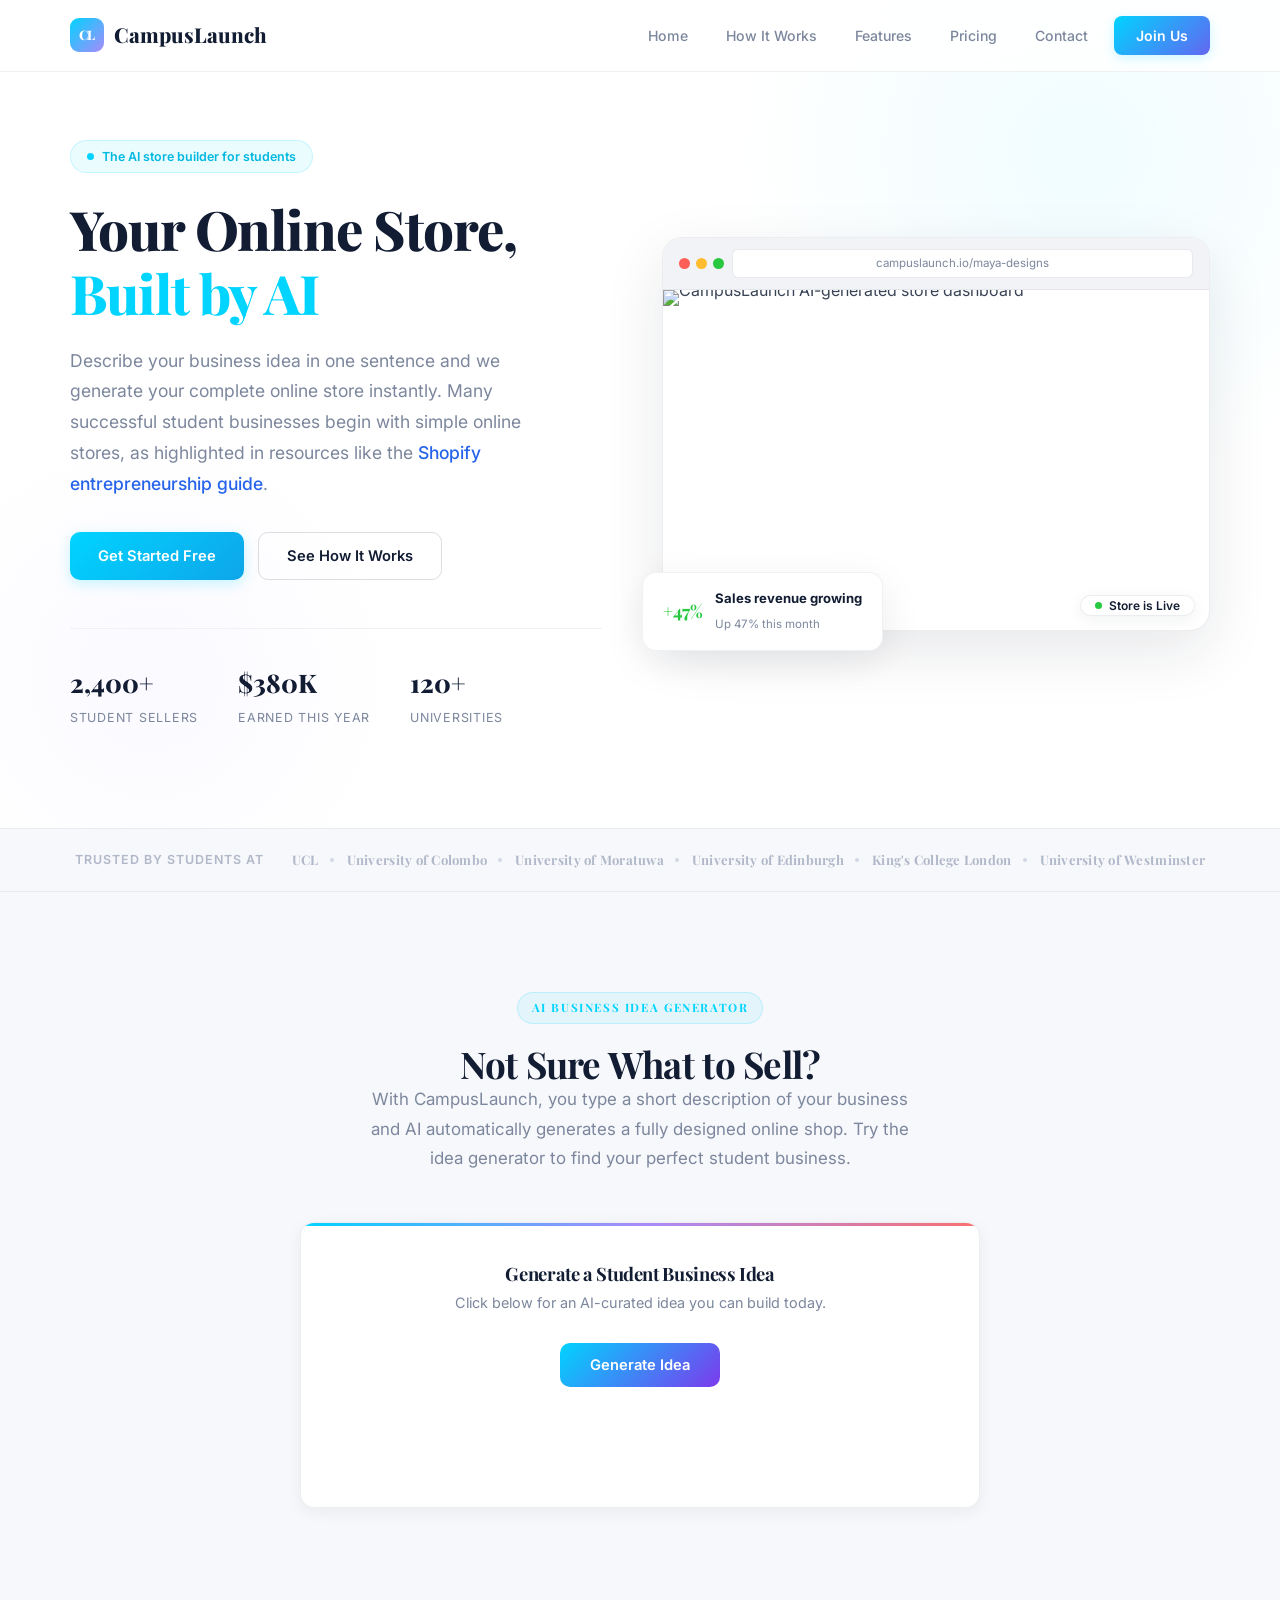
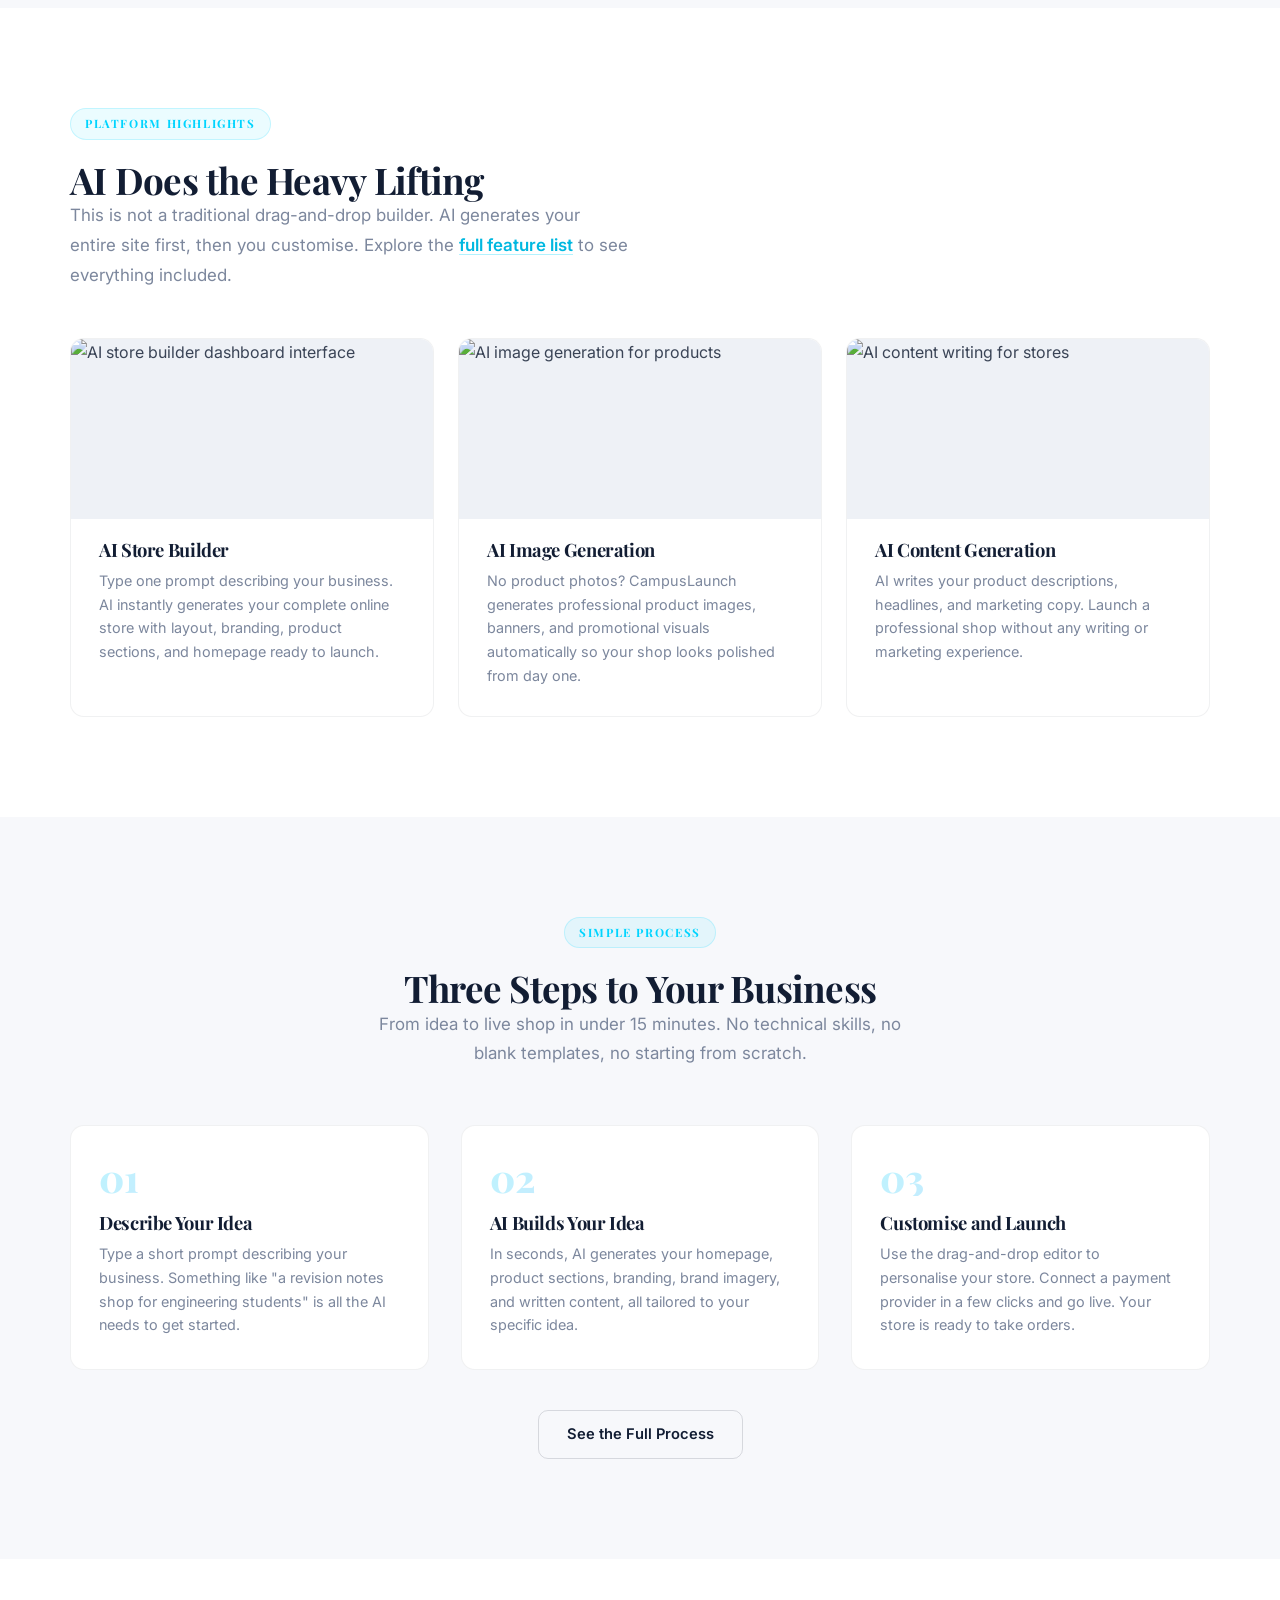
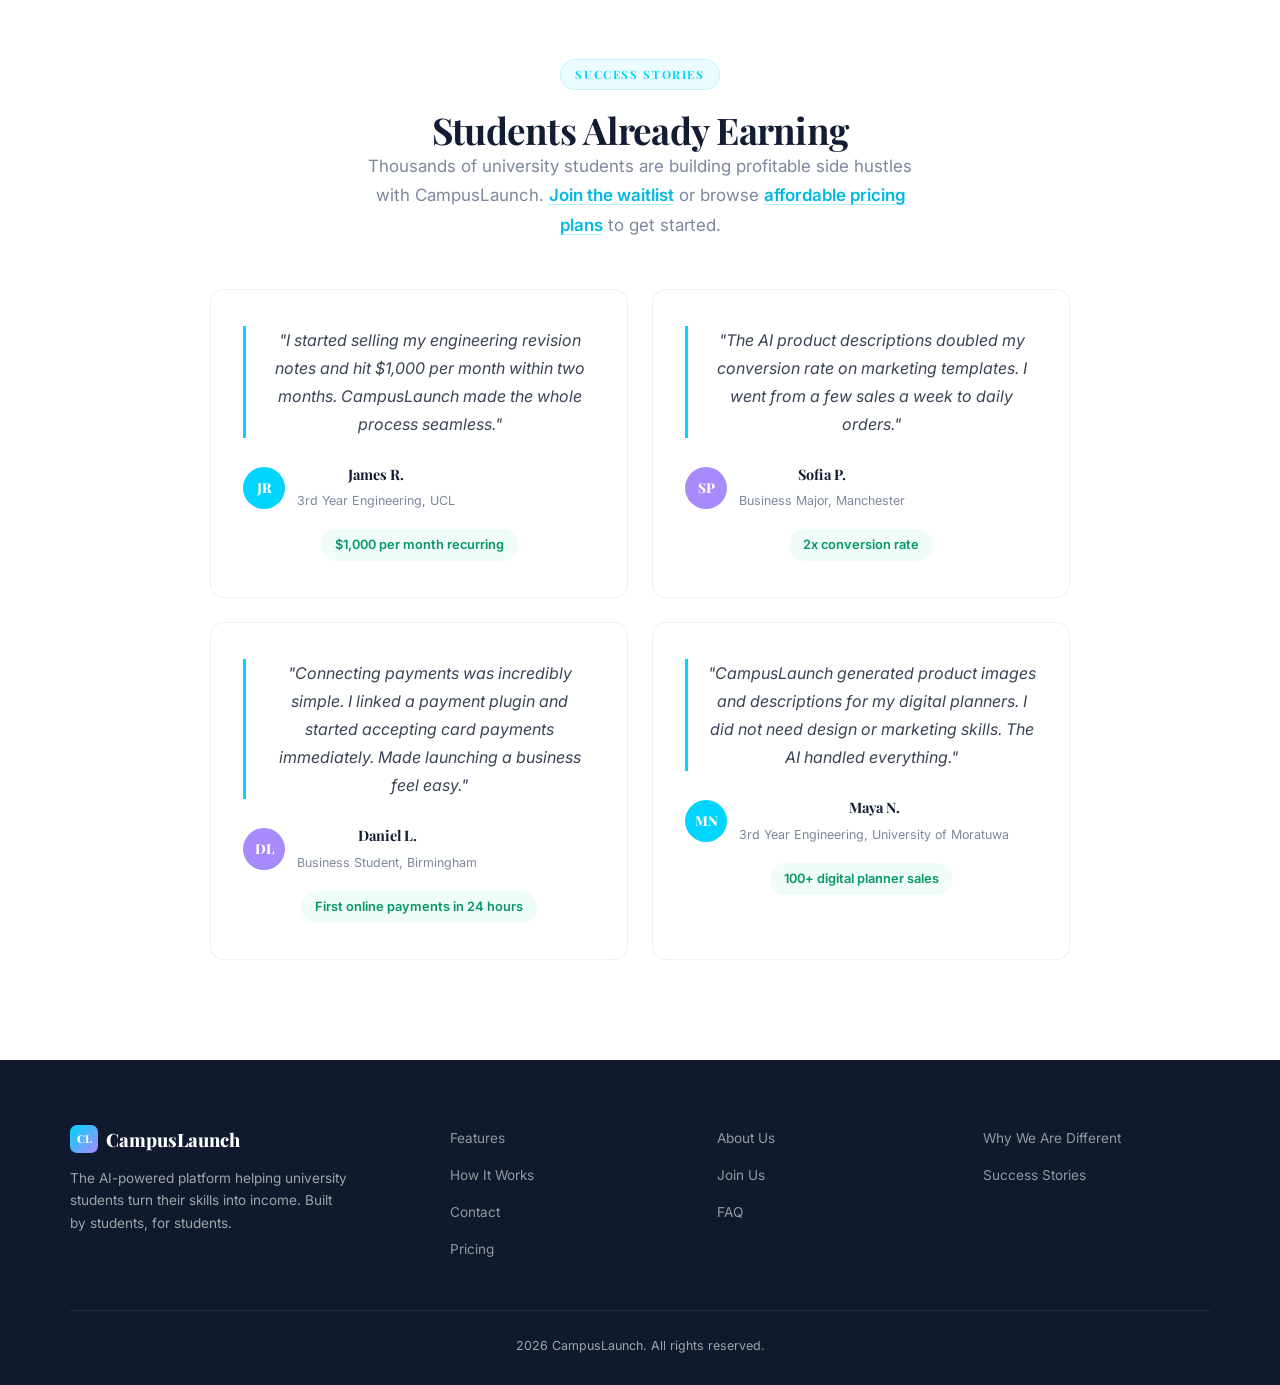
==== CampusLaunch/index.html @ 56b76858 "." ====
<!DOCTYPE html>
<html lang="en">
<head>
  <!-- Google tag (gtag.js) -->
  <script async src="https://www.googletagmanager.com/gtag/js?id=G-KJG0RZD0YB"></script>
  <script>
    window.dataLayer = window.dataLayer || [];
    function gtag(){
      dataLayer.push(arguments);}
    gtag('js', new Date());
    gtag('config', 'G-KJG0RZD0YB');
  </script>

  <meta charset="UTF-8">
  <meta name="robots" content="index, follow">
  <meta name="viewport" content="width=device-width, initial-scale=1.0">

  <title>CampusLaunch | AI-Powered Online Store Builder for Students</title>
  <meta name="description" content="CampusLaunch is an AI-powered online store builder for university students. Describe your business idea and AI generates your complete store in seconds.">
  <link rel="canonical" href="https://campuslaunch.vercel.app/">

  <!-- Open Graph -->
  <meta property="og:title" content="CampusLaunch - AI Store Builder for University Students">
  <meta property="og:description" content="Describe your business idea. AI generates your complete online store in seconds. No technical skills needed.">
  <meta property="og:type" content="website">
  <meta property="og:url" content="https://campuslaunch.vercel.app/">
  <meta property="og:image" content="https://campuslaunch.vercel.app/og-image.jpg">

  <!-- Fonts -->
  <link rel="preconnect" href="https://fonts.googleapis.com">
  <link rel="preconnect" href="https://fonts.gstatic.com" crossorigin>
  <link href="https://fonts.googleapis.com/css2?family=Playfair+Display:wght@500;600;700;800&family=Inter:wght@400;500;600;700&display=swap" rel="stylesheet">
  <!-- Styles -->
  <link rel="stylesheet" href="css/main.css">

  <!-- Structured Data -->
  <script type="application/ld+json">
  {
    "@context": "https://schema.org",
    "@type": "SoftwareApplication",
    "name": "CampusLaunch",
    "applicationCategory": "BusinessApplication",
    "operatingSystem": "Web",
    "description": "AI-powered micro-business platform for university students to start, manage, and grow online businesses.",
    "offers": {
      "@type": "Offer",
      "price": "0",
      "priceCurrency": "USD"
    }
  }
  </script>
</head>

<body>

  <!-- Scroll Progress Bar -->
  <div class="scroll-progress" id="scrollProgress"></div>

  <!-- ======= NAVIGATION ======= -->
  <nav class="navbar" id="navbar">
    <div class="nav-inner">
      <a href="/" class="nav-brand">
        <span class="logo-mark">CL</span>
        CampusLaunch
      </a>
      <ul class="nav-links" id="navLinks">
        <li><a href="/">Home</a></li>
        <li><a href="/how-it-works">How It Works</a></li>
        <li><a href="/features">Features</a></li>
        <li><a href="/pricing">Pricing</a></li>
        <li><a href="/contact">Contact</a></li>
        <li><a href="/contact" class="nav-cta" onclick="gtag('event', 'cta_click', {
          'event_category': 'CTA',
          'event_label': 'Navigation Join Us'
        });">Join Us</a></li>
      </ul>
      <div class="hamburger" id="hamburger" onclick="toggleNav()">
        <span></span><span></span><span></span>
      </div>
    </div>
  </nav>

  <!-- ======= HERO ======= -->
  <section class="hero">
    <div class="container">
      <div class="hero-grid">

        <div class="hero-content">
          <div class="hero-badge">
            <span class="pulse-dot"></span> The AI store builder for students
          </div>
          <h1>Your Online Store,<br><span class="accent">Built by AI</span></h1>
<p class="hero-text">
Describe your business idea in one sentence and we generate your complete online store instantly. 
Many successful student businesses begin with simple online stores, as highlighted in resources like the 
<a href="https://www.shopify.com/blog/start-online-business" target="_blank" rel="noopener" class="backlink">Shopify entrepreneurship guide</a>.
</p>          <div class="hero-actions">
            <a href="/contact" class="btn btn-primary" onclick="gtag('event', 'cta_click', {
              'event_category': 'CTA',
              'event_label': 'Hero Get Started Free'
            });">Get Started Free</a>
            <a href="/how-it-works" class="btn btn-outline">See How It Works</a>
          </div>
          <div class="hero-stats">
            <div class="hero-stat">
              <div class="number" data-count="2400" data-suffix="+">0</div>
              <div class="label">Student Sellers</div>
            </div>
            <div class="hero-stat">
              <div class="number" data-count="380" data-prefix="$" data-suffix="K">$0</div>
              <div class="label">Earned This Year</div>
            </div>
            <div class="hero-stat">
              <div class="number" data-count="120" data-suffix="+">0</div>
              <div class="label">Universities</div>
            </div>
          </div>
        </div>

        <div class="hero-visual">
          <div class="product-mockup">
            <div class="mockup-chrome">
              <div class="chrome-dots">
                <span class="chrome-dot dot-red"></span>
                <span class="chrome-dot dot-yellow"></span>
                <span class="chrome-dot dot-green"></span>
              </div>
              <div class="chrome-url">campuslaunch.io/maya-designs</div>
            </div>
            <div class="mockup-screen">
              <img
                src="https://images.unsplash.com/photo-1460925895917-afdab827c52f?w=900&q=85"
                alt="CampusLaunch AI-generated store dashboard"
                width="900" height="560"
                loading="eager"
              >
              <div class="mockup-live-badge">
                <span class="live-dot"></span> Store is Live
              </div>
            </div>
          </div>
          <div class="hero-metric-card">
            <div class="metric-arrow">+47%</div>
            <div class="metric-body">
              <strong>Sales revenue growing</strong>
              <span>Up 47% this month</span>
            </div>
          </div>
        </div>

      </div>
    </div>
  </section>

  <!-- ======= TRUST BAR ======= -->
  <section class="trust-bar">
    <div class="container">
      <div class="trust-inner">
        <span class="trust-label">Trusted by students at</span>
        <div class="trust-logos">
          <span>UCL</span>
          <span>University of Colombo</span>
          <span>University of Moratuwa</span>
          <span>University of Edinburgh</span>
          <span>King's College London</span>
          <span>University of Westminster</span>
        </div>
      </div>
    </div>
  </section>

  <!-- ======= AI IDEA GENERATOR ======= -->
  <section class="section section-alt dot-bg">
    <div class="container text-center">
      <div class="reveal">
        <div class="section-label">AI Business Idea Generator</div>
        <h2>Not Sure What to Sell?</h2>
        <p class="section-desc mx-auto" style="margin-bottom:0;">With CampusLaunch, you type a short description of your business and AI automatically generates a fully designed online shop. Try the idea generator to find your perfect student business.</p>
      </div>

      <div class="generator-widget reveal">
        <h3>Generate a Student Business Idea</h3>
        <p>Click below for an AI-curated idea you can build today.</p>
        <button class="gen-btn" onclick="generateIdea(); gtag('event', 'engagement', {
          'event_category': 'Interaction',
          'event_label': 'AI Idea Generator Click'
        });">
          Generate Idea
        </button>
        <div class="idea-output" id="ideaOutput"></div>
      </div>
    </div>
  </section>

  <!-- ======= FEATURES PREVIEW ======= -->
  <section class="section">
    <div class="container">
      <div class="reveal">
        <div class="section-label">Platform Highlights</div>
        <h2>AI Does the Heavy Lifting</h2>
        <p class="section-desc">This is not a traditional drag-and-drop builder. AI generates your entire site first, then you customise. Explore the <a href="/features" class="inline-link">full feature list</a> to see everything included.</p>
      </div>
      <div class="card-grid cols-3 stagger">
        <div class="feature-card">
          <div class="fc-image-wrap">
            <img src="https://images.unsplash.com/photo-1547658719-da2b51169166?w=600&q=80" alt="AI store builder dashboard interface" loading="lazy">
          </div>
          <h3>AI Store Builder</h3>
          <p>Type one prompt describing your business. AI instantly generates your complete online store with layout, branding, product sections, and homepage ready to launch.</p>
        </div>
        <div class="feature-card">
          <div class="fc-image-wrap">
            <img src="https://images.unsplash.com/photo-1558655146-364adaf1fcc9?w=600&q=80" alt="AI image generation for products" loading="lazy">
          </div>
          <h3>AI Image Generation</h3>
          <p>No product photos? CampusLaunch generates professional product images, banners, and promotional visuals automatically so your shop looks polished from day one.</p>
        </div>
        <div class="feature-card">
          <div class="fc-image-wrap">
            <img src="https://images.unsplash.com/photo-1499750310107-5fef28a66643?w=600&q=80" alt="AI content writing for stores" loading="lazy">
          </div>
          <h3>AI Content Generation</h3>
          <p>AI writes your product descriptions, headlines, and marketing copy. Launch a professional shop without any writing or marketing experience.</p>
        </div>
      </div>
    </div>
  </section>

  <!-- ======= HOW IT WORKS SUMMARY ======= -->
  <section class="section section-alt">
    <div class="container">
      <div class="reveal text-center">
        <div class="section-label">Simple Process</div>
        <h2>Three Steps to Your Business</h2>
        <p class="section-desc mx-auto">From idea to live shop in under 15 minutes. No technical skills, no blank templates, no starting from scratch.</p>
      </div>

      <div class="hiw-grid stagger">
        <div class="hiw-step">
          <div class="hiw-num">01</div>
          <div class="hiw-content">
            <h3>Describe Your Idea</h3>
            <p>Type a short prompt describing your business. Something like "a revision notes shop for engineering students" is all the AI needs to get started.</p>
          </div>
        </div>
        <div class="hiw-step">
          <div class="hiw-num">02</div>
          <div class="hiw-content">
            <h3>AI Builds Your Idea</h3>
            <p>In seconds, AI generates your homepage, product sections, branding, brand imagery, and written content, all tailored to your specific idea.</p>
          </div>
        </div>
        <div class="hiw-step">
          <div class="hiw-num">03</div>
          <div class="hiw-content">
            <h3>Customise and Launch</h3>
            <p>Use the drag-and-drop editor to personalise your store. Connect a payment provider in a few clicks and go live. Your store is ready to take orders.</p>
          </div>
        </div>
      </div>

      <div class="text-center reveal" style="margin-top:40px;">
        <a href="/how-it-works" class="btn btn-outline">See the Full Process</a>
      </div>
    </div>
  </section>

  <!-- ======= SUCCESS STORIES ======= -->
  <section class="section" id="stories">
    <div class="container text-center">
      <div class="reveal">
        <div class="section-label">Success Stories</div>
        <h2>Students Already Earning</h2>
        <p class="section-desc mx-auto">Thousands of university students are building profitable side hustles with CampusLaunch. <a href="/contact" class="inline-link">Join the waitlist</a> or browse <a href="/pricing" class="inline-link">affordable pricing plans</a> to get started.</p>
      </div>
      <div class="card-grid cols-2 stagger" style="max-width:860px;margin:48px auto 0;">
        <div class="story-card">
          <div class="story-quote">"I started selling my engineering revision notes and hit $1,000 per month within two months. CampusLaunch made the whole process seamless."</div>
          <div class="story-meta">
            <div class="story-avatar av-cyan">JR</div>
            <div class="story-info">
              <strong>James R.</strong>
              <span>3rd Year Engineering, UCL</span>
            </div>
          </div>
          <div class="story-result">$1,000 per month recurring</div>
        </div>
        <div class="story-card">
          <div class="story-quote">"The AI product descriptions doubled my conversion rate on marketing templates. I went from a few sales a week to daily orders."</div>
          <div class="story-meta">
            <div class="story-avatar av-purple">SP</div>
            <div class="story-info">
              <strong>Sofia P.</strong>
              <span>Business Major, Manchester</span>
            </div>
          </div>
          <div class="story-result">2x conversion rate</div>
        </div>
        <div class="story-card">
          <div class="story-quote">"Connecting payments was incredibly simple. I linked a payment plugin and started accepting card payments immediately. Made launching a business feel easy."</div>
          <div class="story-meta">
            <div class="story-avatar av-purple">DL</div>
            <div class="story-info">
              <strong>Daniel L.</strong>
              <span>Business Student, Birmingham</span>
            </div>
          </div>
          <div class="story-result">First online payments in 24 hours</div>
        </div>
        <div class="story-card">
          <div class="story-quote">"CampusLaunch generated product images and descriptions for my digital planners. I did not need design or marketing skills. The AI handled everything."</div>
          <div class="story-meta">
            <div class="story-avatar av-cyan">MN</div>
            <div class="story-info">
              <strong>Maya N.</strong>
              <span>3rd Year Engineering, University of Moratuwa</span>
            </div>
          </div>
          <div class="story-result">100+ digital planner sales</div>
        </div>
      </div>
    </div>
  </section>

  <!-- ======= FOOTER ======= -->
  <footer class="site-footer">
    <div class="container">
      <div class="footer-grid">
        <div class="footer-brand">
          <div class="fb-name"><span class="logo-mark">CL</span> CampusLaunch</div>
          <p>The AI-powered platform helping university students turn their skills into income. Built by students, for students.</p>
        </div>
        <div class="footer-col">
          <ul>
            <li><a href="/features">Features</a></li>
            <li><a href="/how-it-works">How It Works</a></li>
            <li><a href="/contact">Contact</a></li>
            <li><a href="/pricing">Pricing</a></li>
          </ul>
        </div>
        <div class="footer-col">
          <ul>
            <li><a href="/">About Us</a></li>
            <li><a href="/contact">Join Us</a></li>
            <li><a href="/pricing#faq">FAQ</a></li>
          </ul>
        </div>
        <div class="footer-col">
          <ul>
            <li><a href="/how-it-works#different">Why We Are Different</a></li>
            <li><a href="/#stories">Success Stories</a></li>
          </ul>
        </div>
      </div>
      <div class="footer-bottom">
        <span>2026 CampusLaunch. All rights reserved.</span>
      </div>
    </div>
  </footer>

  <script defer src="js/main.js"></script>
</body>
</html>
---- CampusLaunch/css/main.css ----
/* ── Variables ──────────────────────────────────────────────── */
:root {
  /* Surfaces */
  --bg:           #ffffff;
  --bg-soft:      #f7f8fb;
  --bg-subtle:    #eef1f6;
  --bg-overlay:   rgba(255, 255, 255, 0.82);

  /* Text */
  --navy:         #0f1a2e;
  --heading:      #121d33;
  --body:         #3a4456;
  --muted:        #7c879d;
  --faint:        #b0b8c9;

  /* Accents */
  --cyan:         #00d4ff;
  --cyan-hover:   #00b8e0;
  --cyan-bg:      rgba(0, 212, 255, 0.08);
  --cyan-border:  rgba(0, 212, 255, 0.18);
  --purple:       #a78bfa;
  --purple-bg:    rgba(167, 139, 250, 0.08);
  --purple-border:rgba(167, 139, 250, 0.18);
  --coral:        #f87171;
  --coral-bg:     rgba(248, 113, 113, 0.08);
  --lime:         #34d399;
  --lime-bg:      rgba(52, 211, 153, 0.08);
  --amber:        #fbbf24;
  --amber-bg:     rgba(251, 191, 36, 0.08);

  /* Shadows */
  --shadow-sm:    0 1px 3px rgba(15, 26, 46, 0.04);
  --shadow-md:    0 4px 16px rgba(15, 26, 46, 0.06);
  --shadow-lg:    0 12px 40px rgba(15, 26, 46, 0.08);
  --shadow-xl:    0 20px 60px rgba(15, 26, 46, 0.10);

  /* Radius */
  --radius:       14px;
  --radius-sm:    10px;
  --radius-lg:    20px;
  --radius-pill:  50px;

  /* Typography */
  --font-display: 'Playfair Display', serif;
  --font-body: 'Inter', sans-serif;

  /* Motion */
  --ease:         cubic-bezier(0.25, 0.46, 0.45, 0.94);
  --transition:   0.3s var(--ease);
}

/* ── Reset ──────────────────────────────────────────────────── */
*, *::before, *::after { margin: 0; padding: 0; box-sizing: border-box; }
/* Backlink styling */
.backlink {
  color: #2563eb;          /* blue link color */
  font-weight: 500;        /* slightly stronger so examiner notices */
  text-decoration: none;
  transition: color 0.2s ease;
}

.backlink:hover {
  text-decoration: underline;
  color: #1d4ed8;          /* darker blue on hover */
}

html {
  scroll-behavior: smooth;
  scroll-padding-top: 84px;
}

body {
  font-family: var(--font-body);
  font-size: 1rem;
  line-height: 1.7;
  color: var(--body);
  background: var(--bg);
  -webkit-font-smoothing: antialiased;
  -moz-osx-font-smoothing: grayscale;
  overflow-x: hidden;
}

::selection {
  background: var(--cyan);
  color: #fff;
}

img {
  max-width: 100%;
  height: auto;
  display: block;
}

a { color: inherit; text-decoration: none; }

/* ── Container ──────────────────────────────────────────────── */
.container {
  width: 90%;
  max-width: 1140px;
  margin: 0 auto;
}

/* ── Subtle dot-grid background (applied per-section) ─────── */
.dot-bg {
  background-image: radial-gradient(circle, var(--bg-subtle) 1px, transparent 1px);
  background-size: 28px 28px;
}


/* ═══════════════════════════════════════════════════════════════
   NAVIGATION
   ═══════════════════════════════════════════════════════════════ */
.navbar {
  position: fixed;
  top: 0; left: 0; right: 0;
  z-index: 1000;
  height: 72px;
  display: flex;
  align-items: center;
  padding: 0 5%;
  background: var(--bg-overlay);
  backdrop-filter: blur(18px);
  -webkit-backdrop-filter: blur(18px);
  border-bottom: 1px solid rgba(15, 26, 46, 0.06);
  transition: box-shadow var(--transition);
}

.navbar.scrolled {
  box-shadow: var(--shadow-md);
}

.nav-inner {
  width: 100%;
  max-width: 1140px;
  margin: 0 auto;
  display: flex;
  align-items: center;
  justify-content: space-between;
}

/* Brand */
.nav-brand {
  display: flex;
  align-items: center;
  gap: 10px;
  font-family: var(--font-display);
  font-weight: 800;
  font-size: 1.28rem;
  color: var(--heading);
  text-decoration: none;
}

.nav-brand .logo-mark {
  width: 34px;
  height: 34px;
  border-radius: 9px;
  background: linear-gradient(135deg, var(--cyan), var(--purple));
  display: flex;
  align-items: center;
  justify-content: center;
  color: #fff;
  font-size: 13px;
  font-weight: 800;
  letter-spacing: -0.02em;
  flex-shrink: 0;
}

/* Links */
.nav-links {
  list-style: none;
  display: flex;
  align-items: center;
  gap: 6px;
}

.nav-links a {
  display: inline-block;
  padding: 7px 16px;
  font-size: 0.88rem;
  font-weight: 500;
  color: var(--muted);
  border-radius: 8px;
  transition: color var(--transition), background var(--transition);
}

.nav-links a:hover,
.nav-links a.active {
  color: var(--heading);
  background: var(--bg-soft);
}

.nav-links .nav-cta {
  background: linear-gradient(135deg, var(--cyan) 0%, #6366f1 100%);
  color: #fff !important;
  font-weight: 600;
  padding: 8px 22px;
  margin-left: 4px;
  border-radius: 8px;
  box-shadow: 0 3px 12px rgba(0, 212, 255, 0.2);
}

.nav-links .nav-cta:hover {
  background: linear-gradient(135deg, var(--cyan-hover) 0%, #4f46e5 100%);
  box-shadow: 0 6px 20px rgba(0, 212, 255, 0.35);
  transform: translateY(-1px);
}

/* Hamburger */
.hamburger {
  display: none;
  flex-direction: column;
  gap: 5px;
  cursor: pointer;
  padding: 8px;
  z-index: 1001;
}

.hamburger span {
  width: 22px;
  height: 2.2px;
  background: var(--heading);
  border-radius: 2px;
  transition: var(--transition);
}

.hamburger.open span:nth-child(1) { transform: rotate(45deg) translate(5px, 5px); }
.hamburger.open span:nth-child(2) { opacity: 0; }
.hamburger.open span:nth-child(3) { transform: rotate(-45deg) translate(5px, -5px); }


/* ═══════════════════════════════════════════════════════════════
   TYPOGRAPHY
   ═══════════════════════════════════════════════════════════════ */
h1, h2, h3, h4 {
  font-family: var(--font-display);
  color: var(--heading);
  line-height: 1.18;
  letter-spacing: -0.02em;
}

h1 { font-size: clamp(2.4rem, 5vw, 3.4rem); font-weight: 800; }
h2 { font-size: clamp(1.6rem, 3.5vw, 2.3rem); font-weight: 700; }
h3 { font-size: 1.15rem; font-weight: 700; }
h4 { font-size: 1rem; font-weight: 600; }

.section-label {
  display: inline-block;
  font-family: var(--font-display);
  font-size: 0.72rem;
  font-weight: 700;
  text-transform: uppercase;
  letter-spacing: 0.14em;
  color: var(--cyan);
  background: var(--cyan-bg);
  border: 1px solid var(--cyan-border);
  padding: 5px 14px;
  border-radius: var(--radius-pill);
  margin-bottom: 18px;
}

.section-desc {
  font-size: 1.06rem;
  color: var(--muted);
  line-height: 1.75;
  max-width: 560px;
}

.text-center { text-align: center; }
.mx-auto { margin-left: auto; margin-right: auto; }


/* ═══════════════════════════════════════════════════════════════
   BUTTONS
   ═══════════════════════════════════════════════════════════════ */
.btn {
  display: inline-flex;
  align-items: center;
  gap: 8px;
  font-family: var(--font-body);
  font-weight: 600;
  font-size: 0.92rem;
  padding: 13px 28px;
  border: none;
  border-radius: var(--radius-sm);
  cursor: pointer;
  text-decoration: none;
  transition: all var(--transition);
  line-height: 1.4;
}

.btn-primary {
  background: linear-gradient(135deg, var(--cyan) 0%, #0ea5e9 100%);
  color: #fff;
  box-shadow: 0 4px 14px rgba(0, 212, 255, 0.22);
}

.btn-primary:hover {
  background: linear-gradient(135deg, var(--cyan-hover) 0%, #0284c7 100%);
  transform: translateY(-2px);
  box-shadow: 0 8px 28px rgba(0, 212, 255, 0.35);
}

.btn-outline {
  background: transparent;
  color: var(--heading);
  border: 1.5px solid rgba(15, 26, 46, 0.14);
}

.btn-outline:hover {
  border-color: rgba(15, 26, 46, 0.28);
  background: var(--bg-soft);
}

.btn-white {
  background: #fff;
  color: var(--heading);
  box-shadow: var(--shadow-sm);
}

.btn-white:hover {
  box-shadow: var(--shadow-md);
  transform: translateY(-1px);
}


/* ═══════════════════════════════════════════════════════════════
   HERO
   ═══════════════════════════════════════════════════════════════ */
.hero {
  padding: 140px 0 100px;
  position: relative;
  overflow: hidden;
}

/* Soft radial glow */
.hero::before {
  content: '';
  position: absolute;
  width: 700px;
  height: 700px;
  background: radial-gradient(circle, rgba(0, 212, 255, 0.06) 0%, transparent 70%);
  top: -200px;
  right: -150px;
  pointer-events: none;
}

.hero::after {
  content: '';
  position: absolute;
  width: 500px;
  height: 500px;
  background: radial-gradient(circle, rgba(167, 139, 250, 0.05) 0%, transparent 70%);
  bottom: -100px;
  left: -100px;
  pointer-events: none;
}

.hero-grid {
  display: grid;
  grid-template-columns: 1fr 1fr;
  gap: 60px;
  align-items: center;
}

.hero-content {
  position: relative;
  z-index: 1;
}

.hero-badge {
  display: inline-flex;
  align-items: center;
  gap: 8px;
  background: var(--cyan-bg);
  border: 1px solid var(--cyan-border);
  padding: 5px 16px;
  border-radius: var(--radius-pill);
  font-size: 0.78rem;
  font-weight: 600;
  color: var(--cyan-hover);
  margin-bottom: 24px;
  animation: fadeSlideUp 0.7s ease both;
}

.hero-badge .pulse-dot {
  width: 7px;
  height: 7px;
  background: var(--cyan);
  border-radius: 50%;
  animation: pulse 2s infinite;
}

.hero h1 {
  margin-bottom: 20px;
  animation: fadeSlideUp 0.7s ease 0.1s both;
}

.hero h1 .accent {
  color: var(--cyan);
}

.hero-text {
  font-size: 1.1rem;
  color: var(--muted);
  line-height: 1.75;
  margin-bottom: 32px;
  max-width: 480px;
  animation: fadeSlideUp 0.7s ease 0.2s both;
}

.hero-actions {
  display: flex;
  gap: 14px;
  flex-wrap: wrap;
  animation: fadeSlideUp 0.7s ease 0.3s both;
}

.hero-visual {
  position: relative;
  z-index: 1;
  animation: fadeSlideUp 0.7s ease 0.25s both;
}


/* Hero stats row */
.hero-stats {
  display: flex;
  gap: 40px;
  margin-top: 48px;
  padding-top: 32px;
  border-top: 1px solid var(--bg-subtle);
  animation: fadeSlideUp 0.7s ease 0.4s both;
}

.hero-stat .number {
  font-family: var(--font-display);
  font-size: 1.6rem;
  font-weight: 800;
  color: var(--heading);
}

.hero-stat .label {
  font-size: 0.78rem;
  color: var(--muted);
  text-transform: uppercase;
  letter-spacing: 0.06em;
  margin-top: 2px;
}


/* ═══════════════════════════════════════════════════════════════
   SECTIONS
   ═══════════════════════════════════════════════════════════════ */
.section { padding: 100px 0; }
.section-alt { background: var(--bg-soft); }


/* ═══════════════════════════════════════════════════════════════
   CARD GRID
   ═══════════════════════════════════════════════════════════════ */
.card-grid {
  display: grid;
  gap: 24px;
  margin-top: 48px;
}

.card-grid.cols-3 { grid-template-columns: repeat(3, 1fr); }
.card-grid.cols-2 { grid-template-columns: repeat(2, 1fr); }

/* Feature Cards */
.feature-card {
  background: var(--bg);
  border: 1px solid rgba(15, 26, 46, 0.06);
  border-radius: var(--radius);
  padding: 0;
  overflow: hidden;
  transition: all var(--transition);
}

.feature-card h3,
.feature-card p,
.feature-card .fc-num {
  padding-left: 28px;
  padding-right: 28px;
}

.feature-card h3 { padding-top: 4px; }
.feature-card p { padding-bottom: 28px; }

.section-alt .feature-card {
  border-color: rgba(15, 26, 46, 0.04);
}

.feature-card:hover {
  transform: translateY(-4px);
  box-shadow: var(--shadow-lg);
  border-color: rgba(0, 212, 255, 0.12);
}

.feature-card .fc-icon {
  width: 50px;
  height: 50px;
  border-radius: 13px;
  display: flex;
  align-items: center;
  justify-content: center;
  font-size: 1.35rem;
  margin-bottom: 18px;
}

.feature-card h3 {
  margin-bottom: 8px;
}

.feature-card p {
  font-size: 0.9rem;
  color: var(--muted);
  line-height: 1.65;
}

/* Internal link styling */
.inline-link {
  color: var(--cyan-hover);
  font-weight: 600;
  text-decoration: underline;
  text-decoration-color: rgba(0, 212, 255, 0.3);
  text-underline-offset: 3px;
  transition: var(--transition);
}

.inline-link:hover {
  color: var(--cyan);
  text-decoration-color: var(--cyan);
}


/* ═══════════════════════════════════════════════════════════════
   HOW IT WORKS Steps
   ═══════════════════════════════════════════════════════════════ */
.steps-grid {
  display: grid;
  grid-template-columns: repeat(3, 1fr);
  gap: 32px;
  margin-top: 56px;
  position: relative;
}

/* Connecting line */
.steps-grid::before {
  content: '';
  position: absolute;
  top: 46px;
  left: 16.66%;
  right: 16.66%;
  height: 2px;
  background: linear-gradient(90deg, var(--cyan), var(--purple), var(--coral));
  opacity: 0.25;
  border-radius: 2px;
}

.step-item {
  text-align: center;
  position: relative;
  z-index: 1;
}

.step-num {
  width: 92px;
  height: 92px;
  border-radius: 50%;
  display: flex;
  align-items: center;
  justify-content: center;
  margin: 0 auto 24px;
  font-family: var(--font-display);
  font-size: 1.5rem;
  font-weight: 800;
  background: var(--bg);
  box-shadow: var(--shadow-md);
}

.step-item:nth-child(1) .step-num { color: var(--cyan);   border: 2px solid var(--cyan-border); }
.step-item:nth-child(2) .step-num { color: var(--purple); border: 2px solid var(--purple-border); }
.step-item:nth-child(3) .step-num { color: var(--coral);  border: 2px solid rgba(248,113,113,0.2); }

.step-item h3 { margin-bottom: 10px; }

.step-item p {
  font-size: 0.9rem;
  color: var(--muted);
  line-height: 1.65;
  max-width: 300px;
  margin: 0 auto;
}

/* Step image */
.step-image {
  margin-top: 56px;
  border-radius: var(--radius-lg);
  overflow: hidden;
  box-shadow: var(--shadow-lg);
}

.step-image img {
  width: 100%;
  height: 360px;
  object-fit: cover;
}




/* ═══════════════════════════════════════════════════════════════
   TESTIMONIALS / SUCCESS STORIES
   ═══════════════════════════════════════════════════════════════ */
.story-card {
  background: var(--bg);
  border: 1px solid rgba(15, 26, 46, 0.06);
  border-radius: var(--radius);
  padding: 36px 32px;
  transition: all var(--transition);
  position: relative;
  overflow: hidden;
}

.story-card::before {
  content: '';
  position: absolute;
  top: 0; left: 0; right: 0;
  height: 3px;
  background: linear-gradient(90deg, var(--cyan), var(--purple));
  opacity: 0;
  transition: opacity var(--transition);
}

.story-card:hover::before { opacity: 1; }

.story-card:hover {
  transform: translateY(-4px);
  box-shadow: var(--shadow-lg);
  border-color: rgba(0, 212, 255, 0.1);
}

.story-quote {
  font-size: 1rem;
  line-height: 1.75;
  color: var(--body);
  font-style: italic;
  padding-left: 18px;
  border-left: 3px solid var(--cyan);
  margin-bottom: 24px;
}

.story-meta {
  display: flex;
  align-items: center;
  gap: 12px;
  margin-bottom: 16px;
}

.story-avatar {
  width: 42px;
  height: 42px;
  border-radius: 50%;
  display: flex;
  align-items: center;
  justify-content: center;
  font-family: var(--font-display);
  font-weight: 800;
  font-size: 0.85rem;
  color: #fff;
  flex-shrink: 0;
}

.story-avatar.av-cyan   { background: var(--cyan); }
.story-avatar.av-purple { background: var(--purple); }
.story-avatar.av-coral  { background: var(--coral); }

.story-info strong {
  display: block;
  font-family: var(--font-display);
  font-size: 0.9rem;
  font-weight: 700;
  color: var(--heading);
}

.story-info span {
  font-size: 0.78rem;
  color: var(--muted);
}

.story-result {
  display: inline-flex;
  align-items: center;
  gap: 6px;
  background: var(--lime-bg);
  color: #059669;
  font-weight: 600;
  font-size: 0.8rem;
  padding: 5px 14px;
  border-radius: var(--radius-pill);
}



/* ═══════════════════════════════════════════════════════════════
   PRICING
   ═══════════════════════════════════════════════════════════════ */
.pricing-toggle {
  display: flex;
  align-items: center;
  justify-content: center;
  gap: 14px;
  margin-top: 24px;
}

.pricing-toggle span {
  font-size: 0.88rem;
  color: var(--muted);
  font-weight: 500;
  transition: color var(--transition);
}

.pricing-toggle span.active {
  color: var(--heading);
  font-weight: 600;
}

.toggle-track {
  width: 50px;
  height: 26px;
  background: var(--bg-subtle);
  border: 1px solid rgba(15, 26, 46, 0.1);
  border-radius: var(--radius-pill);
  cursor: pointer;
  position: relative;
  transition: var(--transition);
}

.toggle-track::after {
  content: '';
  position: absolute;
  width: 20px;
  height: 20px;
  border-radius: 50%;
  background: var(--cyan);
  top: 2px;
  left: 2px;
  transition: var(--transition);
  box-shadow: 0 2px 6px rgba(0, 212, 255, 0.3);
}

.toggle-track.yearly::after {
  transform: translateX(24px);
}

.toggle-track.yearly {
  background: var(--cyan-bg);
  border-color: var(--cyan-border);
}

.save-pill {
  font-size: 0.68rem;
  font-weight: 700;
  background: var(--lime-bg);
  color: #059669;
  padding: 3px 10px;
  border-radius: var(--radius-pill);
  border: 1px solid rgba(52, 211, 153, 0.15);
}

.pricing-grid {
  display: grid;
  grid-template-columns: repeat(2, 1fr);
  gap: 28px;
  max-width: 780px;
  margin: 48px auto 0;
}

.pricing-card {
  background: var(--bg);
  border: 1px solid rgba(15, 26, 46, 0.07);
  border-radius: var(--radius);
  padding: 40px 34px;
  position: relative;
  transition: all var(--transition);
}

.pricing-card:hover {
  box-shadow: var(--shadow-lg);
}

.pricing-card.featured {
  border: 2px solid var(--cyan);
  box-shadow: 0 0 0 4px rgba(0, 212, 255, 0.08);
}

.pricing-card.featured::before {
  content: 'RECOMMENDED';
  position: absolute;
  top: -13px;
  left: 50%;
  transform: translateX(-50%);
  background: var(--cyan);
  color: #fff;
  font-size: 0.65rem;
  font-weight: 700;
  letter-spacing: 0.1em;
  padding: 4px 16px;
  border-radius: var(--radius-pill);
}

.pricing-card .pc-name {
  font-family: var(--font-display);
  font-size: 1.1rem;
  font-weight: 700;
  color: var(--heading);
  margin-bottom: 4px;
}

.pricing-card .pc-desc {
  font-size: 0.82rem;
  color: var(--muted);
  margin-bottom: 24px;
}

.pricing-card .pc-price {
  font-family: var(--font-display);
  font-size: 2.8rem;
  font-weight: 800;
  color: var(--heading);
  line-height: 1;
  margin-bottom: 4px;
}

.pricing-card .pc-price .currency {
  font-size: 1rem;
  vertical-align: super;
  color: var(--muted);
}

.pricing-card .pc-period {
  font-size: 0.8rem;
  color: var(--muted);
  margin-bottom: 28px;
}

.pricing-features {
  list-style: none;
  display: flex;
  flex-direction: column;
  gap: 12px;
  margin-bottom: 32px;
}

.pricing-features li {
  display: flex;
  align-items: flex-start;
  gap: 10px;
  font-size: 0.88rem;
  color: var(--body);
  line-height: 1.5;
}

.pricing-features .check {
  color: var(--cyan);
  font-weight: 700;
  flex-shrink: 0;
  margin-top: 2px;
}

.pricing-btn {
  display: block;
  width: 100%;
  text-align: center;
  padding: 14px;
  border-radius: var(--radius-sm);
  font-family: var(--font-body);
  font-weight: 600;
  font-size: 0.92rem;
  cursor: pointer;
  border: none;
  text-decoration: none;
  transition: all var(--transition);
}

.pricing-btn.btn-fill {
  background: var(--cyan);
  color: #fff;
}

.pricing-btn.btn-fill:hover {
  background: var(--cyan-hover);
  transform: translateY(-1px);
  box-shadow: 0 6px 20px rgba(0, 212, 255, 0.25);
}

.pricing-btn.btn-stroke {
  background: transparent;
  border: 1.5px solid rgba(15, 26, 46, 0.12);
  color: var(--heading);
}

.pricing-btn.btn-stroke:hover {
  border-color: rgba(15, 26, 46, 0.25);
  background: var(--bg-soft);
}


/* ═══════════════════════════════════════════════════════════════
   CTA BANNER
   ═══════════════════════════════════════════════════════════════ */
.cta-banner {
  background: linear-gradient(135deg, var(--navy) 0%, #1a2744 100%);
  border-radius: var(--radius-lg);
  padding: 64px 48px;
  text-align: center;
  color: #fff;
  position: relative;
  overflow: hidden;
  margin-top: 80px;
}

.cta-banner::before {
  content: '';
  position: absolute;
  width: 400px;
  height: 400px;
  background: radial-gradient(circle, rgba(0, 212, 255, 0.12), transparent 70%);
  top: -150px;
  right: -100px;
  pointer-events: none;
}

.cta-banner h2 {
  color: #fff;
  margin-bottom: 12px;
}

.cta-banner p {
  color: rgba(255,255,255,0.65);
  font-size: 1.05rem;
  max-width: 440px;
  margin: 0 auto 28px;
}

.cta-banner .btn-white {
  color: var(--heading);
}


/* ═══════════════════════════════════════════════════════════════
   AI IDEA GENERATOR WIDGET
   ═══════════════════════════════════════════════════════════════ */
.generator-widget {
  background: var(--bg);
  border: 1px solid rgba(15, 26, 46, 0.07);
  border-radius: var(--radius);
  padding: 40px 36px;
  max-width: 680px;
  margin: 48px auto 0;
  text-align: center;
  position: relative;
  overflow: hidden;
  box-shadow: var(--shadow-md);
}

.generator-widget::before {
  content: '';
  position: absolute;
  top: 0; left: 0; right: 0;
  height: 3px;
  background: linear-gradient(90deg, var(--cyan), var(--purple), var(--coral));
}

.generator-widget h3 {
  margin-bottom: 6px;
}

.generator-widget > p {
  color: var(--muted);
  font-size: 0.9rem;
  margin-bottom: 28px;
}

.gen-btn {
  display: inline-flex;
  align-items: center;
  gap: 8px;
  background: linear-gradient(135deg, var(--cyan), #7c3aed);
  color: #fff;
  font-family: var(--font-body);
  font-weight: 600;
  font-size: 0.92rem;
  padding: 13px 30px;
  border: none;
  border-radius: var(--radius-sm);
  cursor: pointer;
  transition: all var(--transition);
}

.gen-btn:hover {
  transform: translateY(-2px);
  box-shadow: 0 8px 28px rgba(0, 212, 255, 0.3);
}

.idea-output {
  margin-top: 24px;
  min-height: 56px;
  display: flex;
  align-items: center;
  justify-content: center;
}

.idea-pill {
  background: var(--cyan-bg);
  border: 1px solid var(--cyan-border);
  border-radius: var(--radius-sm);
  padding: 16px 24px;
  font-weight: 500;
  color: var(--heading);
  font-size: 1rem;
  line-height: 1.55;
  opacity: 0;
  transform: translateY(8px);
  transition: opacity 0.4s ease, transform 0.4s ease;
}

.idea-pill.show {
  opacity: 1;
  transform: translateY(0);
}


/* ═══════════════════════════════════════════════════════════════
   PAGE-LEVEL HERO (inner pages)
   ═══════════════════════════════════════════════════════════════ */
.page-hero {
  padding: 130px 0 60px;
  text-align: center;
  position: relative;
  background: var(--bg-soft);
}

.page-hero::before {
  content: '';
  position: absolute;
  width: 600px;
  height: 600px;
  background: radial-gradient(circle, rgba(0, 212, 255, 0.04) 0%, transparent 70%);
  top: -200px;
  left: 50%;
  transform: translateX(-50%);
  pointer-events: none;
}

.page-hero h1 {
  margin-bottom: 14px;
}

.page-hero .section-desc {
  margin: 0 auto;
}

.breadcrumb {
  display: flex;
  align-items: center;
  justify-content: center;
  gap: 8px;
  font-size: 0.82rem;
  color: var(--muted);
  margin-bottom: 20px;
}

.breadcrumb a {
  color: var(--cyan-hover);
  text-decoration: underline;
  text-decoration-color: transparent;
  transition: var(--transition);
}

.breadcrumb a:hover {
  text-decoration-color: var(--cyan);
}


/* ═══════════════════════════════════════════════════════════════
   FOOTER
   ═══════════════════════════════════════════════════════════════ */
.site-footer {
  background: var(--navy);
  color: rgba(255,255,255,0.6);
  padding: 64px 0 28px;
  margin-top: 0;
}

.footer-grid {
  display: grid;
  grid-template-columns: 1.5fr 1fr 1fr 1fr;
  gap: 40px;
  margin-bottom: 48px;
}

.footer-brand .fb-name {
  font-family: var(--font-display);
  font-weight: 800;
  font-size: 1.15rem;
  color: #fff;
  display: flex;
  align-items: center;
  gap: 8px;
  margin-bottom: 12px;
}

.footer-brand .fb-name .logo-mark {
  width: 28px;
  height: 28px;
  border-radius: 7px;
  background: linear-gradient(135deg, var(--cyan), var(--purple));
  display: flex;
  align-items: center;
  justify-content: center;
  color: #fff;
  font-size: 11px;
  font-weight: 800;
}

.footer-brand p {
  font-size: 0.85rem;
  line-height: 1.65;
  max-width: 280px;
}

.footer-col h4 {
  font-family: var(--font-display);
  font-size: 0.75rem;
  font-weight: 700;
  text-transform: uppercase;
  letter-spacing: 0.1em;
  color: rgba(255,255,255,0.45);
  margin-bottom: 18px;
}

.footer-col ul {
  list-style: none;
  display: flex;
  flex-direction: column;
  gap: 10px;
}

.footer-col a {
  font-size: 0.85rem;
  color: rgba(255,255,255,0.55);
  transition: color var(--transition);
}

.footer-col a:hover { color: #fff; }

.footer-bottom {
  border-top: 1px solid rgba(255,255,255,0.08);
  padding-top: 24px;
  display: flex;
  justify-content: center;
  align-items: center;
  font-size: 0.78rem;
}


/* ═══════════════════════════════════════════════════════════════
   ANIMATIONS
   ═══════════════════════════════════════════════════════════════ */
@keyframes fadeSlideUp {
  from { opacity: 0; transform: translateY(22px); }
  to   { opacity: 1; transform: translateY(0); }
}

@keyframes pulse {
  0%, 100% { opacity: 1; transform: scale(1); }
  50%      { opacity: 0.4; transform: scale(1.6); }
}

@keyframes floatBadge {
  0%, 100% { transform: translateY(0); }
  50%      { transform: translateY(-8px); }
}

/* Scroll reveal */
.reveal {
  opacity: 0;
  transform: translateY(28px);
  transition: opacity 0.65s ease, transform 0.65s ease;
}

.reveal.visible { opacity: 1; transform: translateY(0); }

.stagger > * {
  opacity: 0;
  transform: translateY(18px);
  transition: opacity 0.5s ease, transform 0.5s ease;
}

.stagger.visible > *:nth-child(1) { transition-delay: 0.00s; }
.stagger.visible > *:nth-child(2) { transition-delay: 0.07s; }
.stagger.visible > *:nth-child(3) { transition-delay: 0.14s; }
.stagger.visible > *:nth-child(4) { transition-delay: 0.21s; }
.stagger.visible > *:nth-child(5) { transition-delay: 0.28s; }
.stagger.visible > *:nth-child(6) { transition-delay: 0.35s; }

.stagger.visible > * { opacity: 1; transform: translateY(0); }


/* ═══════════════════════════════════════════════════════════════
   RESPONSIVE
   ═══════════════════════════════════════════════════════════════ */
@media (max-width: 1024px) {
  .hero-grid { grid-template-columns: 1fr; gap: 48px; }
  .hero-visual { order: -1; }
  .hero-content { text-align: center; }
  .hero-text { margin: 0 auto 32px; }
  .hero-actions { justify-content: center; }
  .hero-stats { justify-content: center; }
  .card-grid.cols-3 { grid-template-columns: repeat(2, 1fr); }
  .steps-grid { grid-template-columns: repeat(2, 1fr); }
  .steps-grid::before { display: none; }
  .steps-grid .step-item:nth-child(3) { grid-column: 1 / -1; }
  .footer-grid { grid-template-columns: repeat(2, 1fr); }
}

@media (max-width: 768px) {
  .nav-links {
    display: none;
    position: fixed;
    top: 0; left: 0; right: 0; bottom: 0;
    background: rgba(255,255,255,0.97);
    backdrop-filter: blur(20px);
    flex-direction: column;
    align-items: center;
    justify-content: center;
    gap: 8px;
    z-index: 1000;
  }

  .nav-links.open { display: flex; }
  .nav-links a { font-size: 1.1rem; padding: 12px 24px; color: var(--heading); }

  .hamburger { display: flex; }

  .card-grid.cols-3,
  .card-grid.cols-2,
  .steps-grid,
  .pricing-grid { grid-template-columns: 1fr; }

  .hero-stats { flex-wrap: wrap; gap: 24px; justify-content: center; }

  .section { padding: 72px 0; }
  .hero { padding: 120px 0 72px; }

  .footer-grid { grid-template-columns: 1fr; }
  .footer-bottom { flex-direction: column; gap: 8px; text-align: center; }

  .cta-banner { padding: 48px 28px; }
}

@media (max-width: 480px) {
  .hero-actions { flex-direction: column; }
  .btn { width: 100%; justify-content: center; }
  .step-image img { height: 240px; }
}


/* ═══════════════════════════════════════════════════════════════
   PROSE (long-form content sections)
   ═══════════════════════════════════════════════════════════════ */
.prose {
  max-width: 700px;
  font-size: 1rem;
  line-height: 1.8;
  color: var(--body);
}

.prose p { margin-bottom: 18px; }

.prose h2 {
  font-size: 1.5rem;
  margin-top: 40px;
  margin-bottom: 14px;
}

.prose h3 {
  font-size: 1.15rem;
  margin-top: 28px;
  margin-bottom: 10px;
}

.prose ul, .prose ol {
  padding-left: 24px;
  margin-bottom: 18px;
}

.prose li {
  margin-bottom: 6px;
}

/* Two-col layout for content + sidebar image */
.content-with-image {
  display: grid;
  grid-template-columns: 1fr 1fr;
  gap: 56px;
  align-items: start;
  margin-top: 48px;
}

.content-with-image .side-img {
  border-radius: var(--radius-lg);
  overflow: hidden;
  box-shadow: var(--shadow-lg);
  position: sticky;
  top: 100px;
}

.content-with-image .side-img img {
  width: 100%;
  height: 380px;
  object-fit: cover;
}

@media (max-width: 768px) {
  .content-with-image {
    grid-template-columns: 1fr;
    gap: 32px;
  }
  .content-with-image .side-img { position: static; }
}




/* ═══════════════════════════════════════════════════════════════
   CONTACT PAGE — HERO
   ═══════════════════════════════════════════════════════════════ */
.contact-hero {
  padding: 116px 0 80px;
  position: relative;
  overflow: hidden;
  background: linear-gradient(160deg, #f0f9ff 0%, #ffffff 45%, #f5f3ff 100%);
}

.contact-hero::before {
  content: '';
  position: absolute;
  width: 700px;
  height: 700px;
  background: radial-gradient(circle, rgba(0, 212, 255, 0.07) 0%, transparent 70%);
  top: -220px;
  right: -120px;
  pointer-events: none;
}

.contact-hero::after {
  content: '';
  position: absolute;
  width: 500px;
  height: 500px;
  background: radial-gradient(circle, rgba(167, 139, 250, 0.06) 0%, transparent 70%);
  bottom: -140px;
  left: -80px;
  pointer-events: none;
}

.contact-hero-inner {
  display: grid;
  grid-template-columns: 1fr 1.15fr;
  gap: 56px;
  align-items: start;
  position: relative;
  z-index: 1;
}

.contact-hero-text {
  padding-top: 16px;
  animation: fadeSlideUp 0.7s ease 0.05s both;
}

.contact-hero-text h1 {
  margin: 18px 0 20px;
}

.contact-hero-text .accent { color: var(--cyan); }

.contact-lead {
  font-size: 1.08rem;
  color: var(--muted);
  line-height: 1.75;
  max-width: 430px;
  margin-bottom: 36px;
}

/* Benefits list */
.contact-benefits {
  display: flex;
  flex-direction: column;
  gap: 18px;
  margin-bottom: 40px;
}

.benefit-item {
  display: flex;
  align-items: flex-start;
  gap: 14px;
}

.benefit-icon {
  font-size: 1.3rem;
  flex-shrink: 0;
  margin-top: 2px;
}

.benefit-item strong {
  display: block;
  font-family: var(--font-display);
  font-size: 0.9rem;
  font-weight: 700;
  color: var(--heading);
  margin-bottom: 2px;
}

.benefit-item span {
  font-size: 0.82rem;
  color: var(--muted);
}

/* Social proof strip */
.contact-social-proof {
  display: flex;
  align-items: center;
  gap: 14px;
  padding: 16px 20px;
  background: var(--bg);
  border: 1px solid rgba(15, 26, 46, 0.07);
  border-radius: var(--radius);
  box-shadow: var(--shadow-sm);
  max-width: 340px;
}

.csp-avatars {
  display: flex;
}

.csp-av {
  width: 34px;
  height: 34px;
  border-radius: 50%;
  border: 2px solid #fff;
  display: flex;
  align-items: center;
  justify-content: center;
  font-family: var(--font-display);
  font-weight: 800;
  font-size: 0.72rem;
  color: #fff;
  flex-shrink: 0;
  margin-left: -8px;
}

.csp-av:first-child { margin-left: 0; }
.csp-av.av-cyan   { background: var(--cyan); }
.csp-av.av-purple { background: var(--purple); }
.csp-av.av-coral  { background: var(--coral); }
.csp-av.av-lime   { background: var(--lime); }

.csp-text {
  font-size: 0.82rem;
  color: var(--muted);
  line-height: 1.4;
}

.csp-text strong {
  display: block;
  font-weight: 700;
  color: var(--heading);
}


/* ═══════════════════════════════════════════════════════════════
   CONTACT PAGE — FORM CARD
   ═══════════════════════════════════════════════════════════════ */
.contact-form-panel {
  animation: fadeSlideUp 0.7s ease 0.15s both;
}

.form-card {
  background: #fff;
  border-radius: var(--radius-lg);
  box-shadow: var(--shadow-xl);
  border: 1px solid rgba(15, 26, 46, 0.07);
  overflow: hidden;
}

.form-card-header {
  padding: 28px 32px 22px;
  background: linear-gradient(135deg, #0f1a2e 0%, #1e3a6e 100%);
  color: #fff;
  position: relative;
  overflow: hidden;
}

.form-card-header::before {
  content: '';
  position: absolute;
  width: 300px;
  height: 300px;
  background: radial-gradient(circle, rgba(0, 212, 255, 0.15), transparent 70%);
  top: -150px;
  right: -80px;
}

.form-header-badge {
  display: inline-block;
  font-size: 0.68rem;
  font-weight: 700;
  text-transform: uppercase;
  letter-spacing: 0.12em;
  background: rgba(0, 212, 255, 0.18);
  border: 1px solid rgba(0, 212, 255, 0.3);
  color: var(--cyan);
  padding: 4px 12px;
  border-radius: var(--radius-pill);
  margin-bottom: 10px;
}

.form-card-header h3 {
  color: #fff;
  font-size: 1.3rem;
  margin-bottom: 5px;
}

.form-card-header p {
  font-size: 0.82rem;
  color: rgba(255, 255, 255, 0.6);
}

.form-card-body {
  padding: 4px 8px 0;
}

.form-card-body iframe { display: block; }

.form-card-footer {
  padding: 14px 32px 20px;
  display: flex;
  align-items: center;
  gap: 8px;
  font-size: 0.78rem;
  color: var(--muted);
  flex-wrap: wrap;
  border-top: 1px solid rgba(15, 26, 46, 0.05);
}

.form-lock-icon { font-size: 0.9rem; }


/* ═══════════════════════════════════════════════════════════════
   CONTACT PAGE — STATS STRIP
   ═══════════════════════════════════════════════════════════════ */
.stats-strip {
  background: var(--navy);
  padding: 36px 0;
}

.stats-strip-inner {
  display: flex;
  align-items: center;
  justify-content: center;
  gap: 0;
  flex-wrap: wrap;
}

.stat-item {
  text-align: center;
  padding: 12px 48px;
}

.stat-number {
  font-family: var(--font-display);
  font-size: 1.8rem;
  font-weight: 800;
  color: var(--cyan);
  line-height: 1;
  margin-bottom: 4px;
}

.stat-label {
  font-size: 0.78rem;
  color: rgba(255, 255, 255, 0.55);
  text-transform: uppercase;
  letter-spacing: 0.06em;
}

.stat-divider {
  width: 1px;
  height: 40px;
  background: rgba(255, 255, 255, 0.1);
}


/* ═══════════════════════════════════════════════════════════════
   RESPONSIVE — CONTACT PAGE
   ═══════════════════════════════════════════════════════════════ */
@media (max-width: 1024px) {
  .contact-hero-inner {
    grid-template-columns: 1fr;
    gap: 40px;
  }

  .contact-hero-text { padding-top: 0; }
  .contact-lead { max-width: 100%; }
  .contact-social-proof { max-width: 100%; }

  .stats-strip-inner { gap: 0; }
  .stat-item { padding: 12px 28px; }
}

@media (max-width: 768px) {
  .contact-hero { padding: 100px 0 64px; }

  .stats-strip-inner { flex-direction: column; gap: 8px; }
  .stat-divider { width: 60px; height: 1px; }
  .stat-item { padding: 8px 0; }
}

@media (max-width: 480px) {
  .form-card-header { padding: 22px 20px 18px; }
  .form-card-footer { padding: 12px 20px 16px; }
}


/* ═══════════════════════════════════════════════════════════════
   SCROLL PROGRESS BAR
   ═══════════════════════════════════════════════════════════════ */
.scroll-progress {
  position: fixed;
  top: 0;
  left: 0;
  height: 3px;
  width: 0%;
  background: linear-gradient(90deg, var(--cyan), #6366f1);
  z-index: 9999;
  transition: width 0.1s linear;
}


/* ═══════════════════════════════════════════════════════════════
   PRODUCT MOCKUP (hero + features page)
   ═══════════════════════════════════════════════════════════════ */
.product-mockup {
  background: #fff;
  border-radius: var(--radius-lg);
  box-shadow: var(--shadow-xl);
  border: 1px solid rgba(15, 26, 46, 0.08);
  overflow: hidden;
  animation: fadeSlideUp 0.7s ease 0.25s both;
}

.mockup-chrome {
  background: #f1f3f6;
  padding: 11px 16px;
  display: flex;
  align-items: center;
  gap: 8px;
  border-bottom: 1px solid rgba(15, 26, 46, 0.06);
}

.chrome-dots {
  display: flex;
  gap: 6px;
  flex-shrink: 0;
}

.chrome-dot {
  width: 11px;
  height: 11px;
  border-radius: 50%;
}

.dot-red    { background: #ff5f57; }
.dot-yellow { background: #febc2e; }
.dot-green  { background: #28c840; }

.chrome-url {
  flex: 1;
  background: #fff;
  border: 1px solid rgba(15, 26, 46, 0.09);
  border-radius: 6px;
  padding: 4px 12px;
  font-size: 0.72rem;
  color: var(--muted);
  font-family: var(--font-body);
  text-align: center;
}

.mockup-screen {
  position: relative;
  line-height: 0;
}

.mockup-screen img {
  width: 100%;
  height: 340px;
  object-fit: cover;
  object-position: top;
  display: block;
}

.mockup-live-badge {
  position: absolute;
  bottom: 14px;
  right: 14px;
  background: rgba(255, 255, 255, 0.95);
  border: 1px solid rgba(15, 26, 46, 0.08);
  border-radius: var(--radius-pill);
  padding: 6px 14px;
  font-size: 0.75rem;
  font-weight: 600;
  color: var(--heading);
  display: flex;
  align-items: center;
  gap: 7px;
  backdrop-filter: blur(8px);
  box-shadow: var(--shadow-md);
}

.live-dot {
  width: 7px;
  height: 7px;
  background: #28c840;
  border-radius: 50%;
  animation: pulse 2s infinite;
}

/* Hero metric card */
.hero-metric-card {
  position: absolute;
  bottom: -20px;
  left: -20px;
  background: #fff;
  border-radius: var(--radius);
  padding: 14px 20px;
  box-shadow: var(--shadow-lg);
  display: flex;
  align-items: center;
  gap: 12px;
  border: 1px solid rgba(15, 26, 46, 0.06);
  animation: floatBadge 3s ease-in-out infinite;
  z-index: 2;
}

.metric-arrow {
  font-family: var(--font-display);
  font-size: 1.1rem;
  font-weight: 800;
  color: #28c840;
}

.metric-body strong {
  display: block;
  font-size: 0.82rem;
  font-weight: 700;
  color: var(--heading);
}

.metric-body span {
  font-size: 0.72rem;
  color: var(--muted);
}


/* ═══════════════════════════════════════════════════════════════
   TRUST BAR
   ═══════════════════════════════════════════════════════════════ */
.trust-bar {
  background: var(--bg-soft);
  border-top: 1px solid rgba(15, 26, 46, 0.05);
  border-bottom: 1px solid rgba(15, 26, 46, 0.05);
  padding: 20px 0;
}

.trust-inner {
  display: flex;
  align-items: center;
  gap: 28px;
  flex-wrap: wrap;
  justify-content: center;
}

.trust-label {
  font-size: 0.78rem;
  font-weight: 600;
  color: var(--faint);
  text-transform: uppercase;
  letter-spacing: 0.08em;
  flex-shrink: 0;
}

.trust-logos {
  display: flex;
  align-items: center;
  gap: 28px;
  flex-wrap: wrap;
  justify-content: center;
}

.trust-logos span {
  font-family: var(--font-display);
  font-size: 0.82rem;
  font-weight: 700;
  color: var(--faint);
  letter-spacing: 0.02em;
  transition: color var(--transition);
  position: relative;
}

.trust-logos span:not(:last-child)::after {
  content: '';
  position: absolute;
  right: -15px;
  top: 50%;
  transform: translateY(-50%);
  width: 4px;
  height: 4px;
  background: var(--faint);
  border-radius: 50%;
  opacity: 0.5;
}

.trust-logos span:hover { color: var(--muted); }


/* ═══════════════════════════════════════════════════════════════
   HOW IT WORKS — HORIZONTAL LIST (homepage summary)
   ═══════════════════════════════════════════════════════════════ */
.hiw-grid {
  display: grid;
  grid-template-columns: repeat(3, 1fr);
  gap: 32px;
  margin-top: 56px;
}

.hiw-step {
  display: flex;
  flex-direction: column;
  gap: 16px;
  padding: 32px 28px;
  background: var(--bg);
  border: 1px solid rgba(15, 26, 46, 0.06);
  border-radius: var(--radius);
  position: relative;
  transition: all var(--transition);
}

.hiw-step::before {
  content: '';
  position: absolute;
  top: 0; left: 0; right: 0;
  height: 3px;
  background: linear-gradient(90deg, var(--cyan), #6366f1);
  border-radius: var(--radius) var(--radius) 0 0;
  opacity: 0;
  transition: opacity var(--transition);
}

.hiw-step:hover::before { opacity: 1; }
.hiw-step:hover { transform: translateY(-4px); box-shadow: var(--shadow-lg); }

.hiw-num {
  font-family: var(--font-display);
  font-size: 2.4rem;
  font-weight: 800;
  background: linear-gradient(135deg, var(--cyan), #6366f1);
  -webkit-background-clip: text;
  -webkit-text-fill-color: transparent;
  background-clip: text;
  line-height: 1;
  opacity: 0.25;
}

.hiw-content h3 { margin-bottom: 8px; }

.hiw-content p {
  font-size: 0.9rem;
  color: var(--muted);
  line-height: 1.65;
}


/* ═══════════════════════════════════════════════════════════════
   FEATURE CARD — IMAGE VARIANT
   ═══════════════════════════════════════════════════════════════ */
.fc-image-wrap {
  width: 100%;
  height: 180px;
  border-radius: 0;
  overflow: hidden;
  margin-bottom: 16px;
  background: var(--bg-subtle);
}

.fc-image-wrap img {
  width: 100%;
  height: 100%;
  object-fit: cover;
  transition: transform 0.5s var(--ease);
}

.feature-card:hover .fc-image-wrap img {
  transform: scale(1.04);
}

.fc-num {
  font-family: var(--font-display);
  font-size: 0.72rem;
  font-weight: 800;
  letter-spacing: 0.1em;
  color: var(--cyan-hover);
  background: var(--cyan-bg);
  border: 1px solid var(--cyan-border);
  display: inline-block;
  padding: 3px 10px;
  border-radius: var(--radius-pill);
  margin-bottom: 8px;
}


/* ═══════════════════════════════════════════════════════════════
   FEATURES PAGE — PRODUCT SHOWCASE
   ═══════════════════════════════════════════════════════════════ */
.showcase-mockup {
  max-width: 1000px;
  margin: 0 auto;
  border-radius: var(--radius-lg);
  overflow: hidden;
  box-shadow: var(--shadow-xl);
  border: 1px solid rgba(15, 26, 46, 0.08);
}

.showcase-screen {
  position: relative;
  line-height: 0;
}

.showcase-screen img {
  width: 100%;
  height: 520px;
  object-fit: cover;
  object-position: top;
  display: block;
}

.showcase-overlay {
  position: absolute;
  bottom: 0; left: 0; right: 0;
  padding: 24px;
  background: linear-gradient(to top, rgba(15, 26, 46, 0.5), transparent);
}

.showcase-label {
  display: inline-flex;
  align-items: center;
  gap: 8px;
  background: rgba(255, 255, 255, 0.92);
  border-radius: var(--radius-pill);
  padding: 7px 16px;
  font-size: 0.78rem;
  font-weight: 600;
  color: var(--heading);
  backdrop-filter: blur(8px);
}


/* ═══════════════════════════════════════════════════════════════
   CONTACT PAGE — BENEFIT ICON WITH IMAGE
   ═══════════════════════════════════════════════════════════════ */
.benefit-icon-img {
  width: 44px;
  height: 44px;
  border-radius: 10px;
  overflow: hidden;
  flex-shrink: 0;
  border: 1px solid rgba(15, 26, 46, 0.08);
}

.benefit-icon-img img {
  width: 100%;
  height: 100%;
  object-fit: cover;
}


/* ═══════════════════════════════════════════════════════════════
   CONTACT PAGE — WHAT HAPPENS NEXT CARDS
   ═══════════════════════════════════════════════════════════════ */
.next-grid {
  display: grid;
  grid-template-columns: repeat(3, 1fr);
  gap: 28px;
  margin-top: 48px;
  text-align: left;
}

.next-card {
  background: var(--bg);
  border: 1px solid rgba(15, 26, 46, 0.06);
  border-radius: var(--radius);
  overflow: hidden;
  transition: all var(--transition);
}

.next-card:hover {
  transform: translateY(-4px);
  box-shadow: var(--shadow-lg);
}

.next-image {
  height: 180px;
  overflow: hidden;
  background: var(--bg-subtle);
}

.next-image img {
  width: 100%;
  height: 100%;
  object-fit: cover;
  transition: transform 0.5s var(--ease);
}

.next-card:hover .next-image img { transform: scale(1.04); }

.next-num {
  font-family: var(--font-display);
  font-size: 0.7rem;
  font-weight: 800;
  letter-spacing: 0.12em;
  color: var(--cyan-hover);
  background: var(--cyan-bg);
  border: 1px solid var(--cyan-border);
  display: inline-block;
  padding: 3px 10px;
  border-radius: var(--radius-pill);
  margin: 20px 20px 10px;
}

.next-card h3 {
  padding: 0 20px 8px;
  font-size: 1rem;
}

.next-card p {
  padding: 0 20px 24px;
  font-size: 0.88rem;
  color: var(--muted);
  line-height: 1.65;
}


/* ═══════════════════════════════════════════════════════════════
   RESPONSIVE — NEW ELEMENTS
   ═══════════════════════════════════════════════════════════════ */
@media (max-width: 1024px) {
  .hiw-grid { grid-template-columns: 1fr; }
  .next-grid { grid-template-columns: repeat(2, 1fr); }
  .showcase-screen img { height: 360px; }
}

@media (max-width: 768px) {
  .trust-logos { gap: 16px; }
  .next-grid { grid-template-columns: 1fr; }
  .showcase-screen img { height: 260px; }
  .mockup-screen img { height: 220px; }
}

@media (max-width: 480px) {
  .chrome-url { display: none; }
  .hero-metric-card { left: -10px; }
}
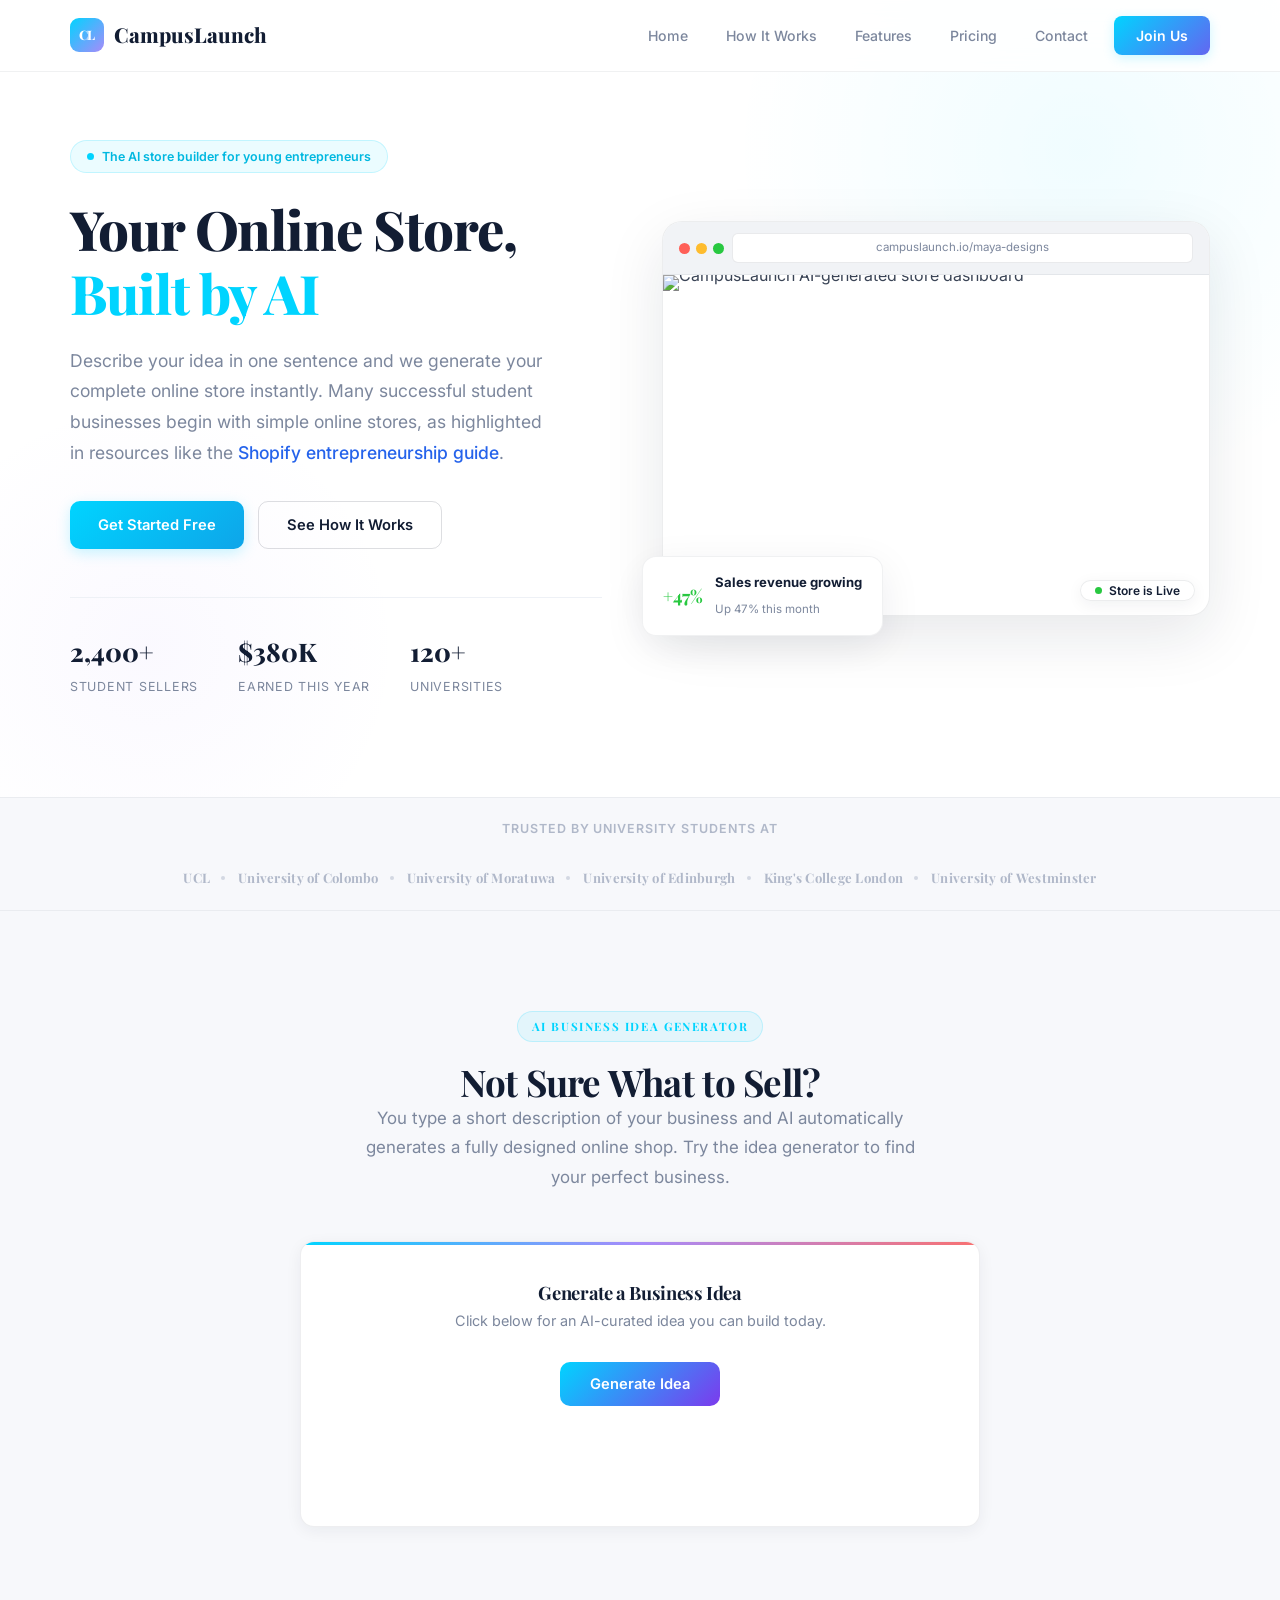
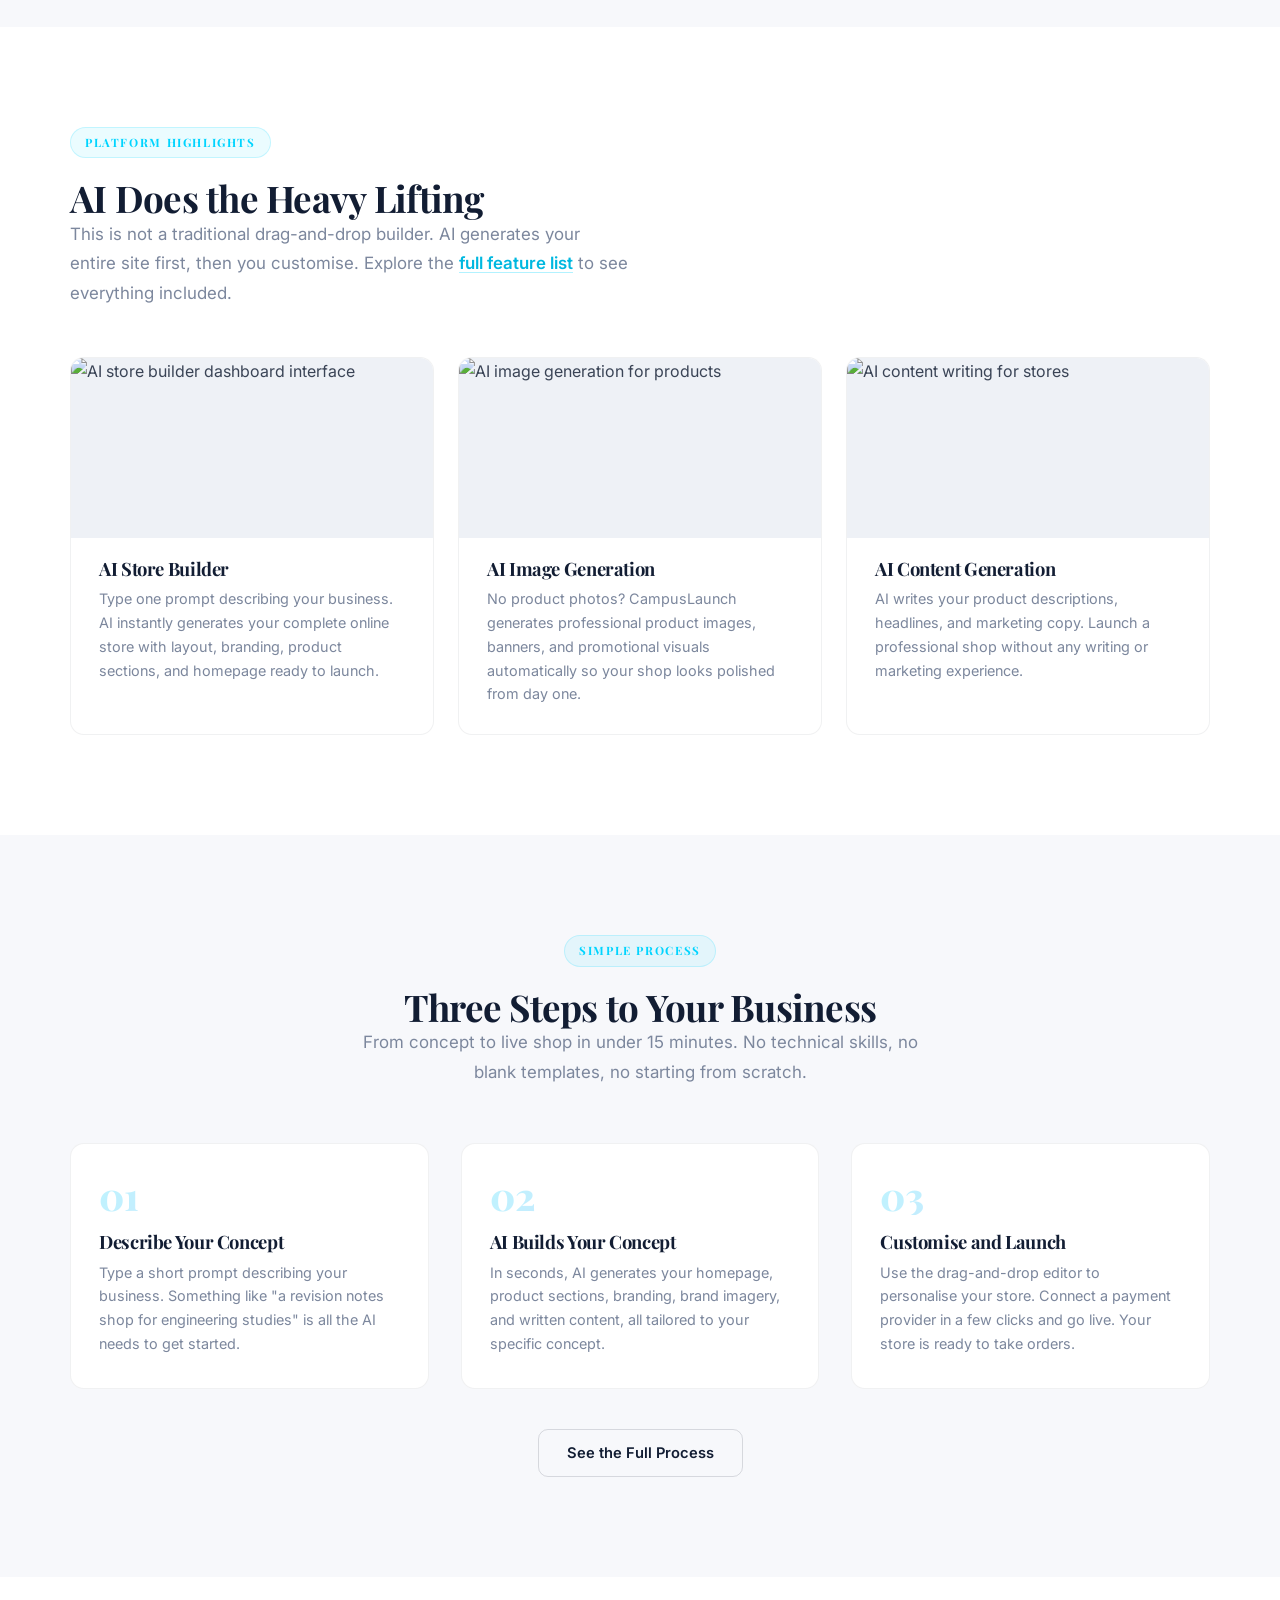
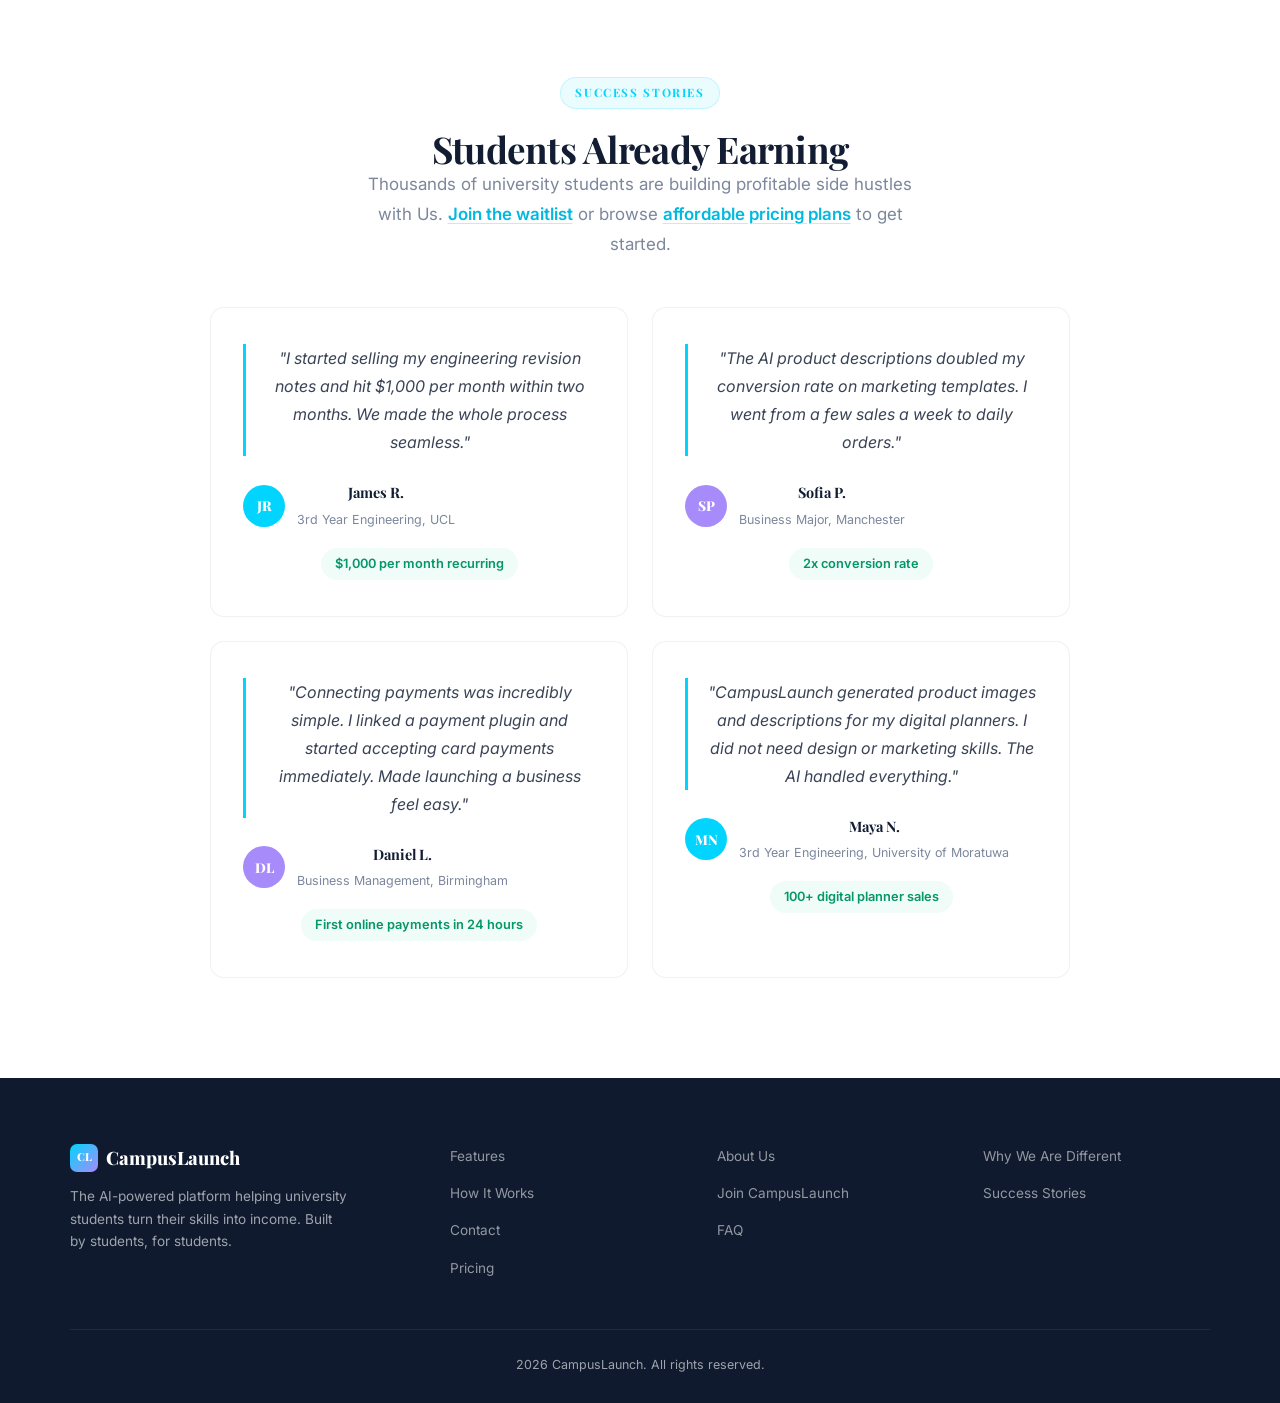
==== commit 6c3e2136: "KDA updates" ====
--- a/CampusLaunch/index.html
+++ b/CampusLaunch/index.html
@@ -15,7 +15,7 @@
   <meta name="robots" content="index, follow">
   <meta name="viewport" content="width=device-width, initial-scale=1.0">
 
-  <title>CampusLaunch | AI-Powered Online Store Builder for Students</title>
+  <title>CampusLaunch | AI-Powered Online Store Builder for University Students</title>
   <meta name="description" content="CampusLaunch is an AI-powered online store builder for university students. Describe your business idea and AI generates your complete store in seconds.">
   <link rel="canonical" href="https://campuslaunch.vercel.app/">
 
@@ -87,11 +87,11 @@
 
         <div class="hero-content">
           <div class="hero-badge">
-            <span class="pulse-dot"></span> The AI store builder for students
+            <span class="pulse-dot"></span> The AI store builder for young entrepreneurs 
           </div>
           <h1>Your Online Store,<br><span class="accent">Built by AI</span></h1>
 <p class="hero-text">
-Describe your business idea in one sentence and we generate your complete online store instantly. 
+Describe your idea in one sentence and we generate your complete online store instantly. 
 Many successful student businesses begin with simple online stores, as highlighted in resources like the 
 <a href="https://www.shopify.com/blog/start-online-business" target="_blank" rel="noopener" class="backlink">Shopify entrepreneurship guide</a>.
 </p>          <div class="hero-actions">
@@ -156,7 +156,7 @@
   <section class="trust-bar">
     <div class="container">
       <div class="trust-inner">
-        <span class="trust-label">Trusted by students at</span>
+        <span class="trust-label">Trusted by University students at</span>
         <div class="trust-logos">
           <span>UCL</span>
           <span>University of Colombo</span>
@@ -175,11 +175,11 @@
       <div class="reveal">
         <div class="section-label">AI Business Idea Generator</div>
         <h2>Not Sure What to Sell?</h2>
-        <p class="section-desc mx-auto" style="margin-bottom:0;">With CampusLaunch, you type a short description of your business and AI automatically generates a fully designed online shop. Try the idea generator to find your perfect student business.</p>
+        <p class="section-desc mx-auto" style="margin-bottom:0;">You type a short description of your business and AI automatically generates a fully designed online shop. Try the idea generator to find your perfect business.</p>
       </div>
 
       <div class="generator-widget reveal">
-        <h3>Generate a Student Business Idea</h3>
+        <h3>Generate a Business Idea</h3>
         <p>Click below for an AI-curated idea you can build today.</p>
         <button class="gen-btn" onclick="generateIdea(); gtag('event', 'engagement', {
           'event_category': 'Interaction',
@@ -232,22 +232,22 @@
       <div class="reveal text-center">
         <div class="section-label">Simple Process</div>
         <h2>Three Steps to Your Business</h2>
-        <p class="section-desc mx-auto">From idea to live shop in under 15 minutes. No technical skills, no blank templates, no starting from scratch.</p>
+        <p class="section-desc mx-auto">From concept to live shop in under 15 minutes. No technical skills, no blank templates, no starting from scratch.</p>
       </div>
 
       <div class="hiw-grid stagger">
         <div class="hiw-step">
           <div class="hiw-num">01</div>
           <div class="hiw-content">
-            <h3>Describe Your Idea</h3>
-            <p>Type a short prompt describing your business. Something like "a revision notes shop for engineering students" is all the AI needs to get started.</p>
+            <h3>Describe Your Concept</h3>
+            <p>Type a short prompt describing your business. Something like "a revision notes shop for engineering studies" is all the AI needs to get started.</p>
           </div>
         </div>
         <div class="hiw-step">
           <div class="hiw-num">02</div>
           <div class="hiw-content">
-            <h3>AI Builds Your Idea</h3>
-            <p>In seconds, AI generates your homepage, product sections, branding, brand imagery, and written content, all tailored to your specific idea.</p>
+            <h3>AI Builds Your Concept</h3>
+            <p>In seconds, AI generates your homepage, product sections, branding, brand imagery, and written content, all tailored to your specific concept.</p>
           </div>
         </div>
         <div class="hiw-step">
@@ -271,11 +271,11 @@
       <div class="reveal">
         <div class="section-label">Success Stories</div>
         <h2>Students Already Earning</h2>
-        <p class="section-desc mx-auto">Thousands of university students are building profitable side hustles with CampusLaunch. <a href="/contact" class="inline-link">Join the waitlist</a> or browse <a href="/pricing" class="inline-link">affordable pricing plans</a> to get started.</p>
+        <p class="section-desc mx-auto">Thousands of university students are building profitable side hustles with Us. <a href="/contact" class="inline-link">Join the waitlist</a> or browse <a href="/pricing" class="inline-link">affordable pricing plans</a> to get started.</p>
       </div>
       <div class="card-grid cols-2 stagger" style="max-width:860px;margin:48px auto 0;">
         <div class="story-card">
-          <div class="story-quote">"I started selling my engineering revision notes and hit $1,000 per month within two months. CampusLaunch made the whole process seamless."</div>
+          <div class="story-quote">"I started selling my engineering revision notes and hit $1,000 per month within two months. We made the whole process seamless."</div>
           <div class="story-meta">
             <div class="story-avatar av-cyan">JR</div>
             <div class="story-info">
@@ -302,7 +302,7 @@
             <div class="story-avatar av-purple">DL</div>
             <div class="story-info">
               <strong>Daniel L.</strong>
-              <span>Business Student, Birmingham</span>
+              <span>Business Management, Birmingham</span>
             </div>
           </div>
           <div class="story-result">First online payments in 24 hours</div>
@@ -341,7 +341,7 @@
         <div class="footer-col">
           <ul>
             <li><a href="/">About Us</a></li>
-            <li><a href="/contact">Join Us</a></li>
+            <li><a href="/contact">Join CampusLaunch</a></li>
             <li><a href="/pricing#faq">FAQ</a></li>
           </ul>
         </div>
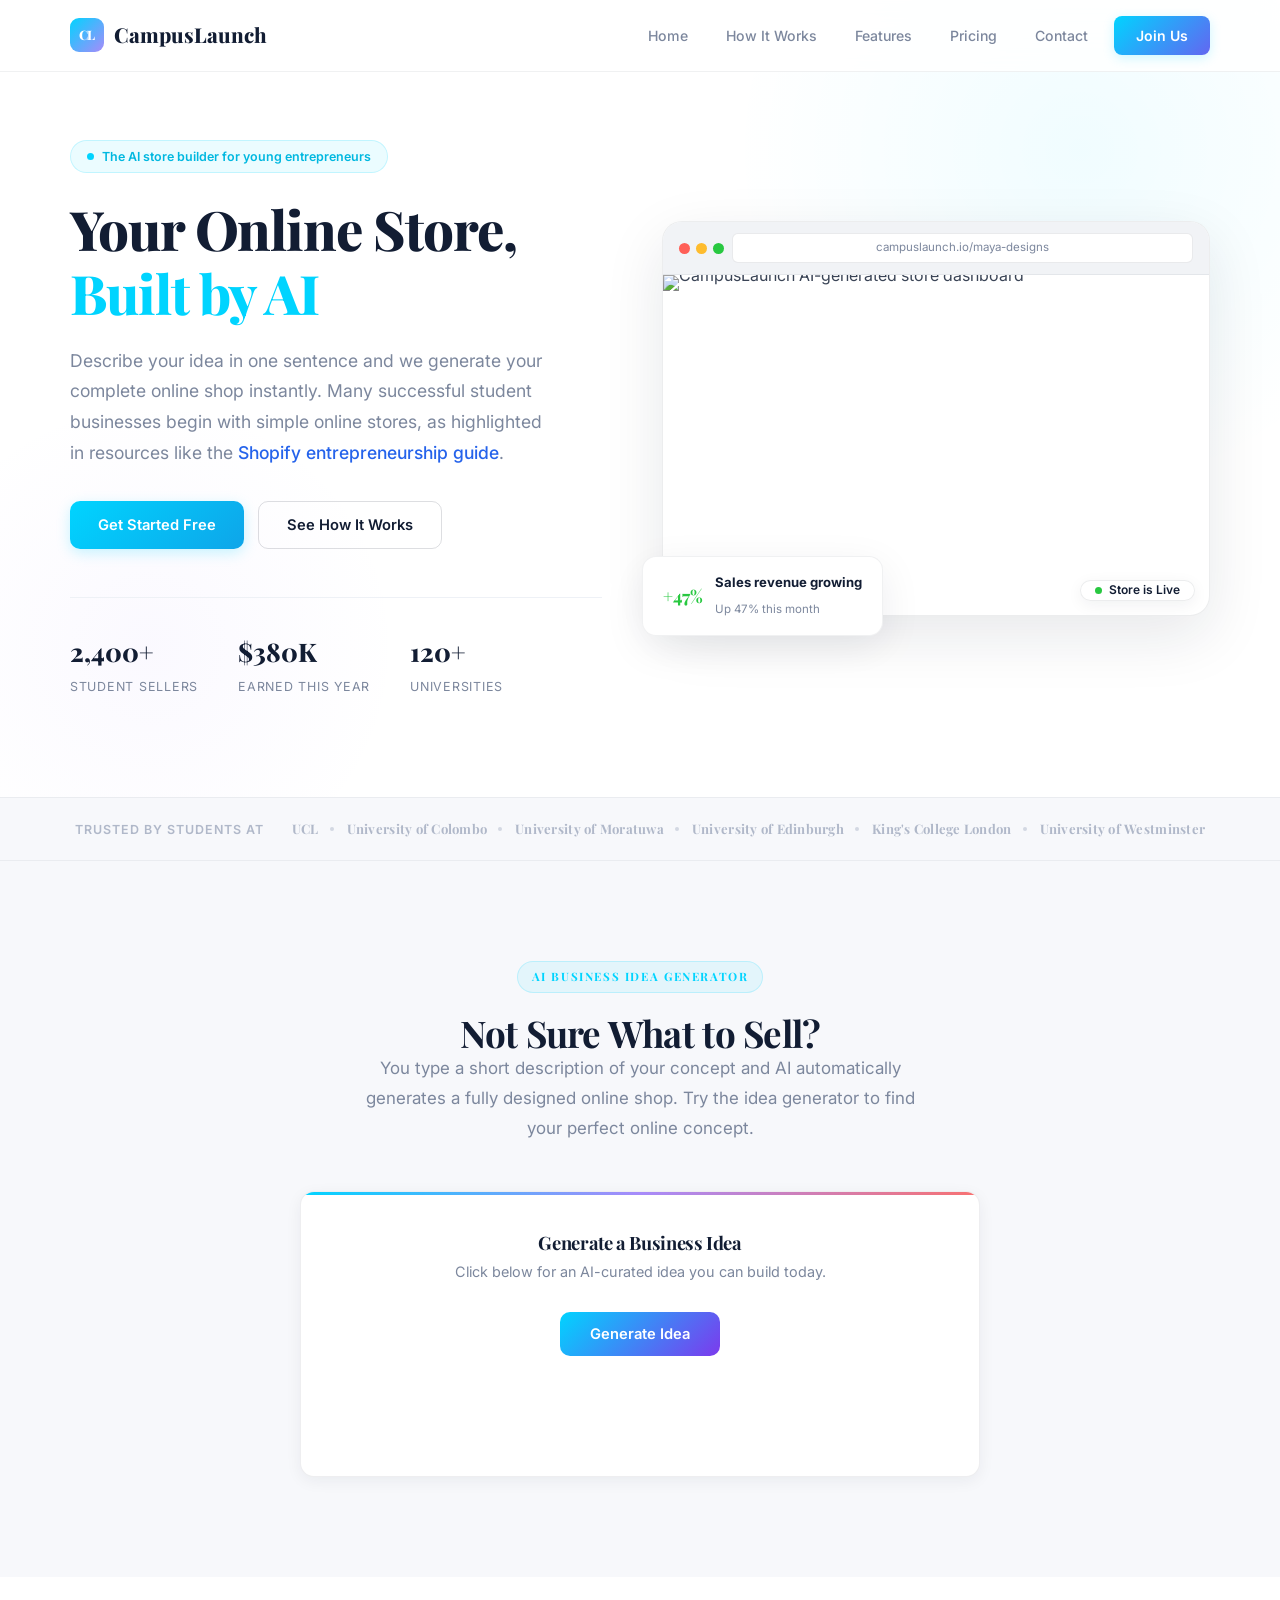
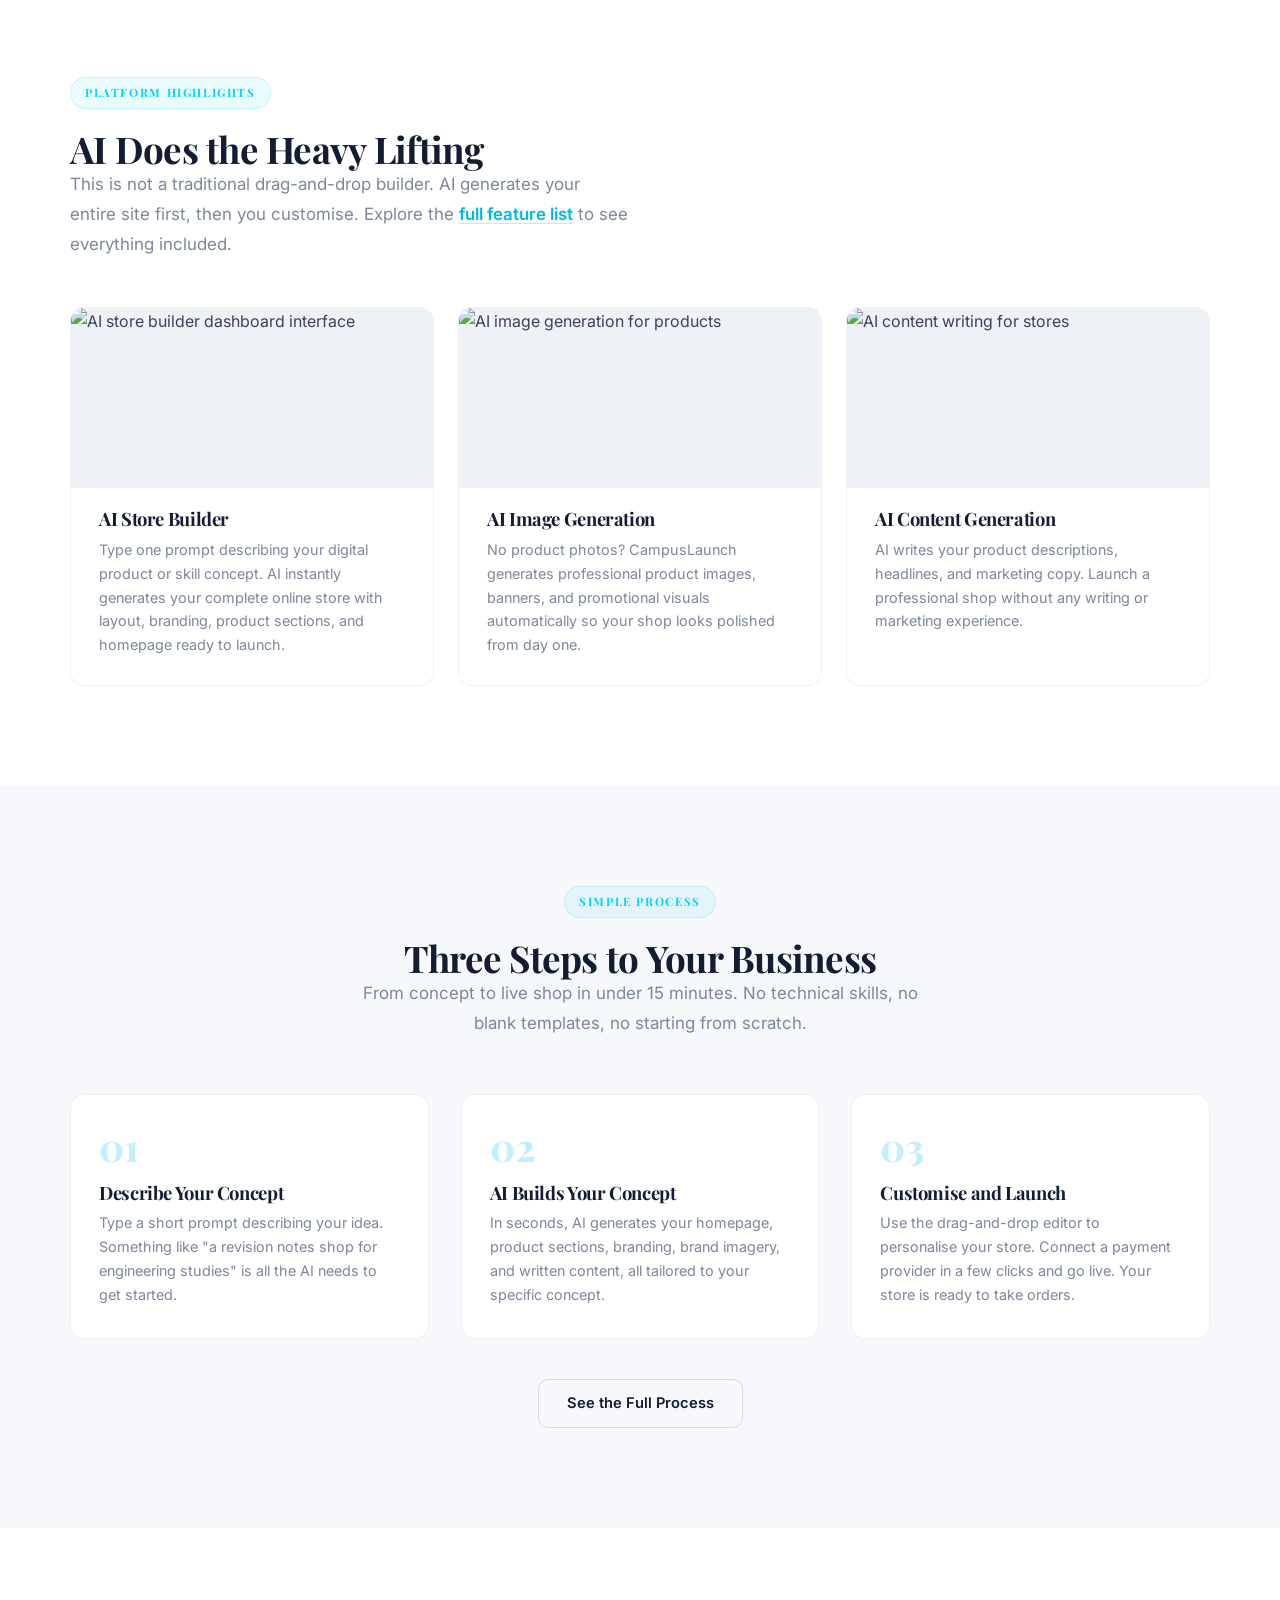
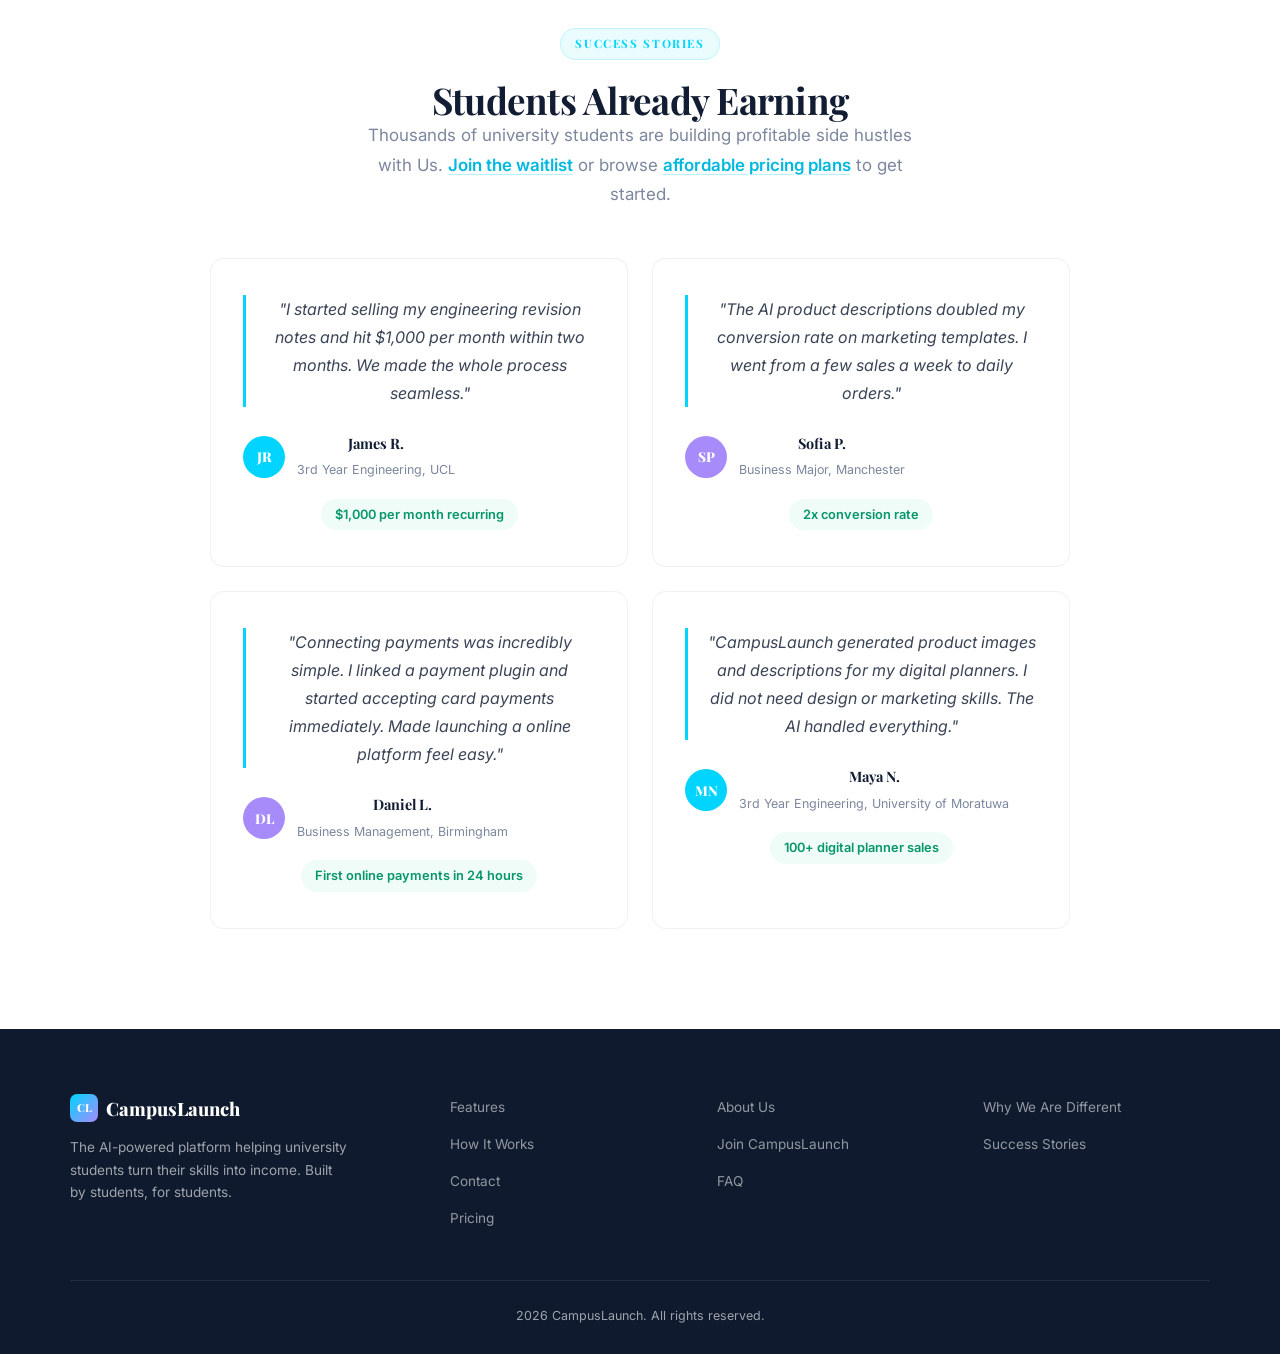
==== commit 24ddcfad: "KDA" ====
--- a/CampusLaunch/index.html
+++ b/CampusLaunch/index.html
@@ -91,7 +91,7 @@
           </div>
           <h1>Your Online Store,<br><span class="accent">Built by AI</span></h1>
 <p class="hero-text">
-Describe your idea in one sentence and we generate your complete online store instantly. 
+Describe your idea in one sentence and we generate your complete online shop instantly. 
 Many successful student businesses begin with simple online stores, as highlighted in resources like the 
 <a href="https://www.shopify.com/blog/start-online-business" target="_blank" rel="noopener" class="backlink">Shopify entrepreneurship guide</a>.
 </p>          <div class="hero-actions">
@@ -156,7 +156,7 @@
   <section class="trust-bar">
     <div class="container">
       <div class="trust-inner">
-        <span class="trust-label">Trusted by University students at</span>
+        <span class="trust-label">Trusted by students at</span>
         <div class="trust-logos">
           <span>UCL</span>
           <span>University of Colombo</span>
@@ -175,7 +175,7 @@
       <div class="reveal">
         <div class="section-label">AI Business Idea Generator</div>
         <h2>Not Sure What to Sell?</h2>
-        <p class="section-desc mx-auto" style="margin-bottom:0;">You type a short description of your business and AI automatically generates a fully designed online shop. Try the idea generator to find your perfect business.</p>
+        <p class="section-desc mx-auto" style="margin-bottom:0;">You type a short description of your concept and AI automatically generates a fully designed online shop. Try the idea generator to find your perfect online concept.</p>
       </div>
 
       <div class="generator-widget reveal">
@@ -206,7 +206,7 @@
             <img src="https://images.unsplash.com/photo-1547658719-da2b51169166?w=600&q=80" alt="AI store builder dashboard interface" loading="lazy">
           </div>
           <h3>AI Store Builder</h3>
-          <p>Type one prompt describing your business. AI instantly generates your complete online store with layout, branding, product sections, and homepage ready to launch.</p>
+          <p>Type one prompt describing your digital product or skill concept. AI instantly generates your complete online store with layout, branding, product sections, and homepage ready to launch.</p>
         </div>
         <div class="feature-card">
           <div class="fc-image-wrap">
@@ -240,7 +240,7 @@
           <div class="hiw-num">01</div>
           <div class="hiw-content">
             <h3>Describe Your Concept</h3>
-            <p>Type a short prompt describing your business. Something like "a revision notes shop for engineering studies" is all the AI needs to get started.</p>
+            <p>Type a short prompt describing your idea. Something like "a revision notes shop for engineering studies" is all the AI needs to get started.</p>
           </div>
         </div>
         <div class="hiw-step">
@@ -297,7 +297,7 @@
           <div class="story-result">2x conversion rate</div>
         </div>
         <div class="story-card">
-          <div class="story-quote">"Connecting payments was incredibly simple. I linked a payment plugin and started accepting card payments immediately. Made launching a business feel easy."</div>
+          <div class="story-quote">"Connecting payments was incredibly simple. I linked a payment plugin and started accepting card payments immediately. Made launching a online platform feel easy."</div>
           <div class="story-meta">
             <div class="story-avatar av-purple">DL</div>
             <div class="story-info">
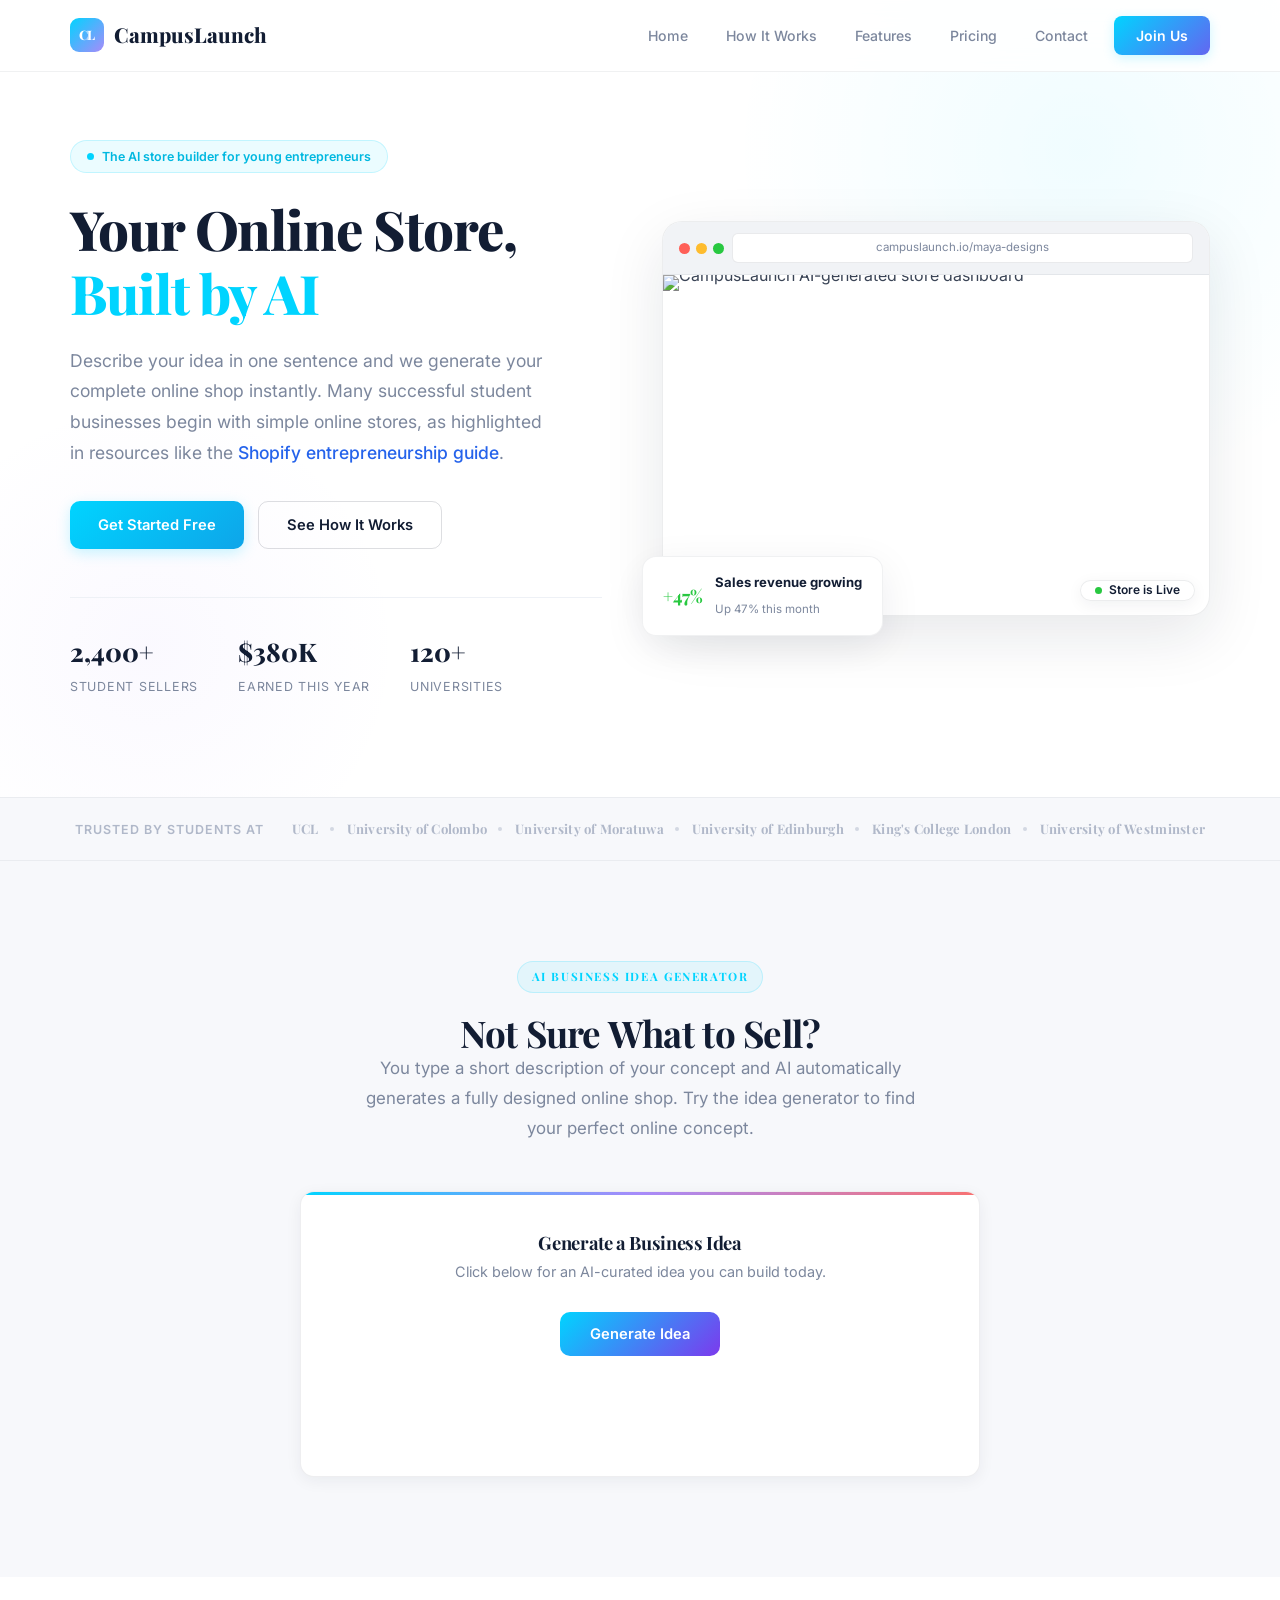
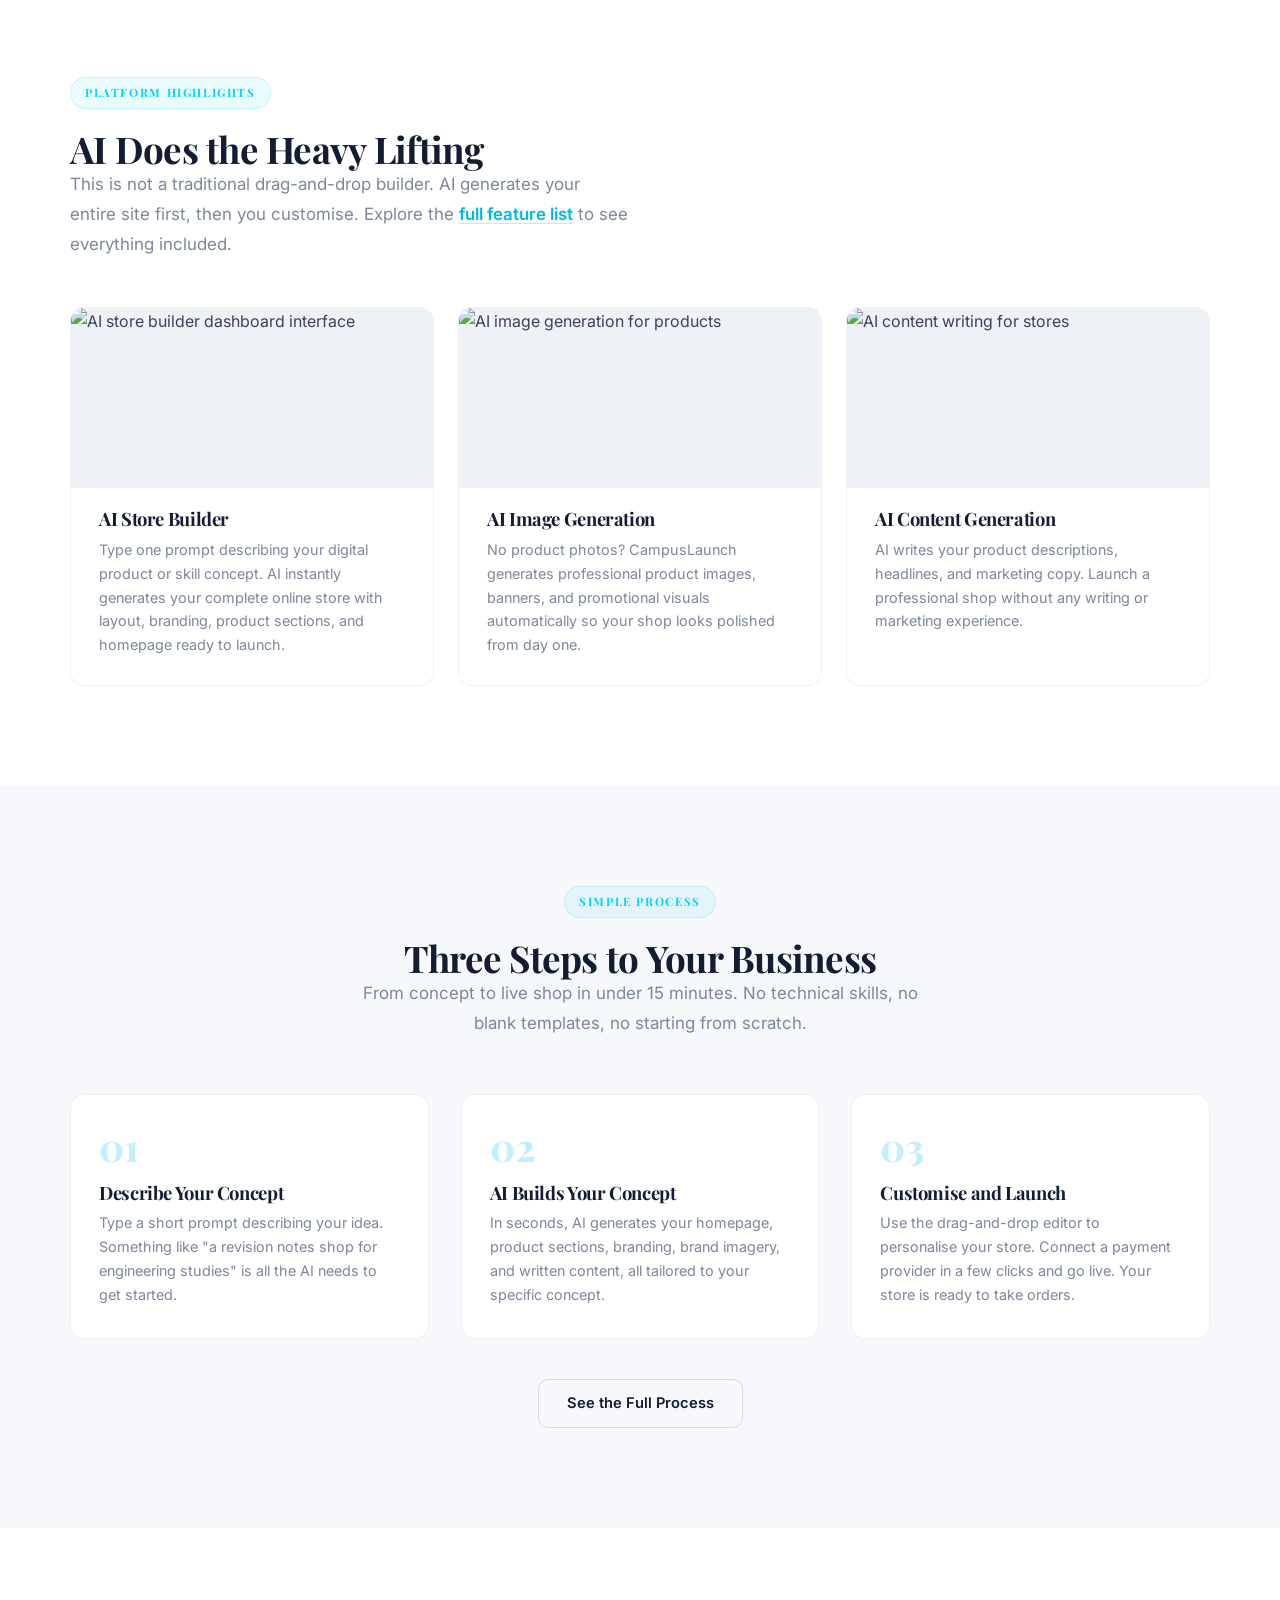
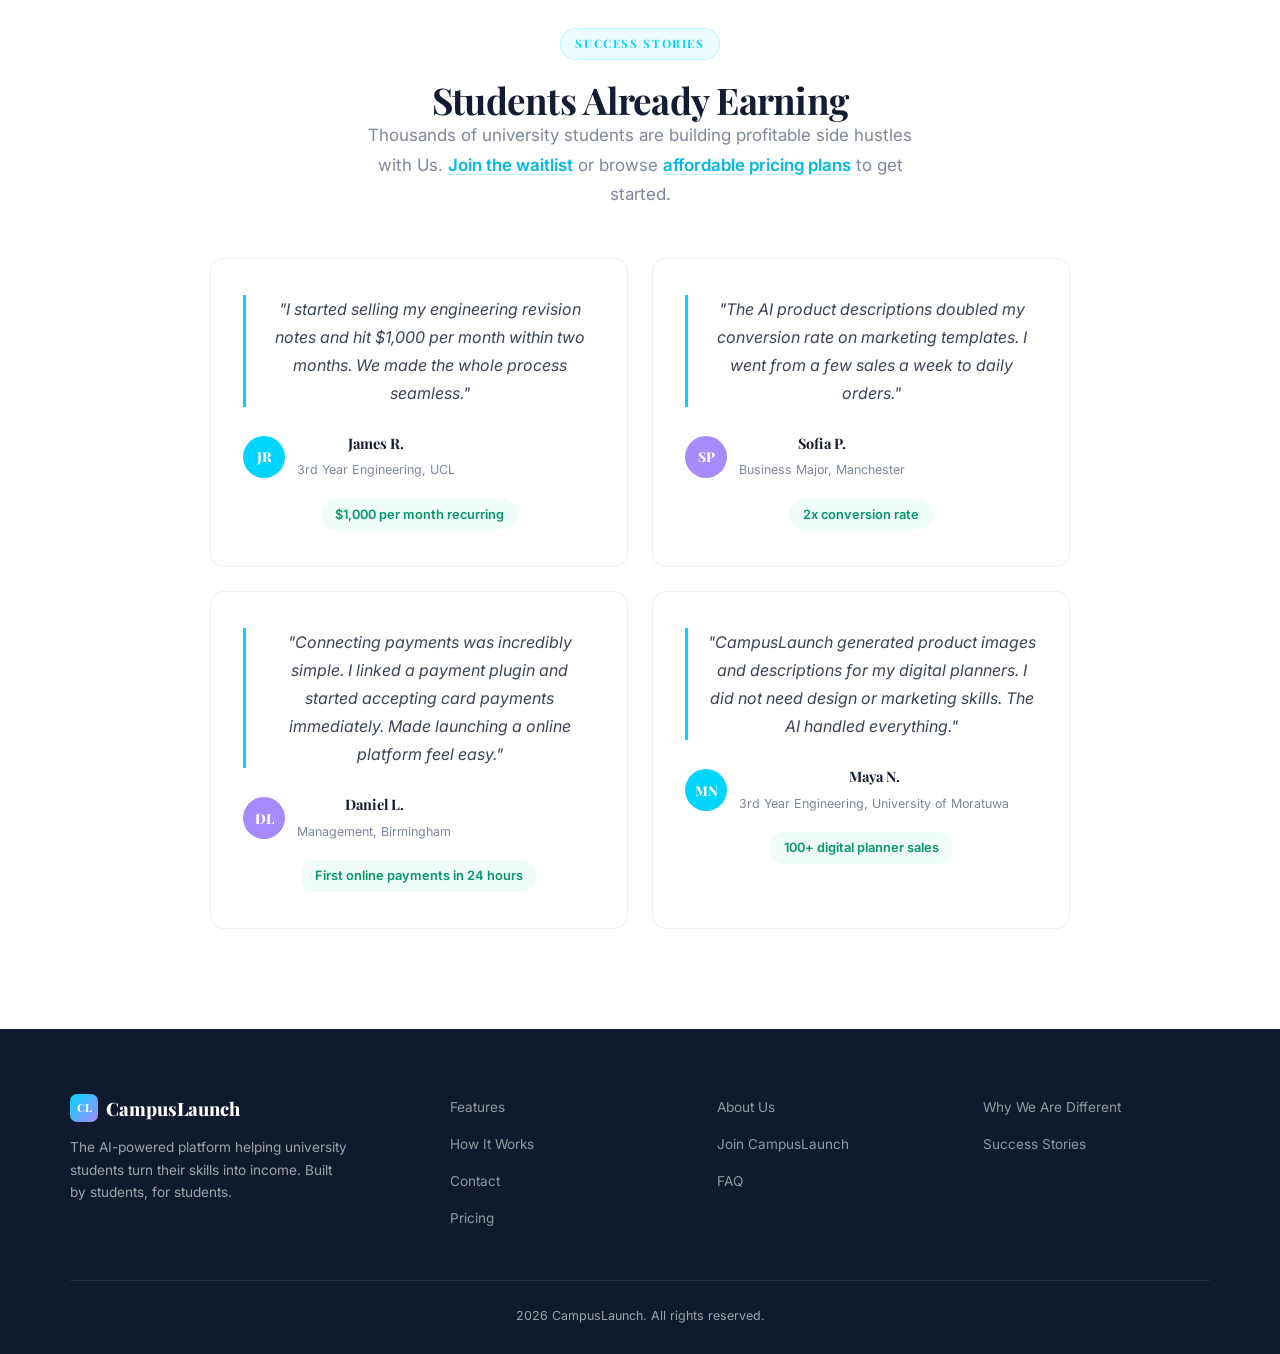
==== commit 8cdc7928: "KDA" ====
--- a/CampusLaunch/index.html
+++ b/CampusLaunch/index.html
@@ -302,7 +302,7 @@
             <div class="story-avatar av-purple">DL</div>
             <div class="story-info">
               <strong>Daniel L.</strong>
-              <span>Business Management, Birmingham</span>
+              <span>Management, Birmingham</span>
             </div>
           </div>
           <div class="story-result">First online payments in 24 hours</div>
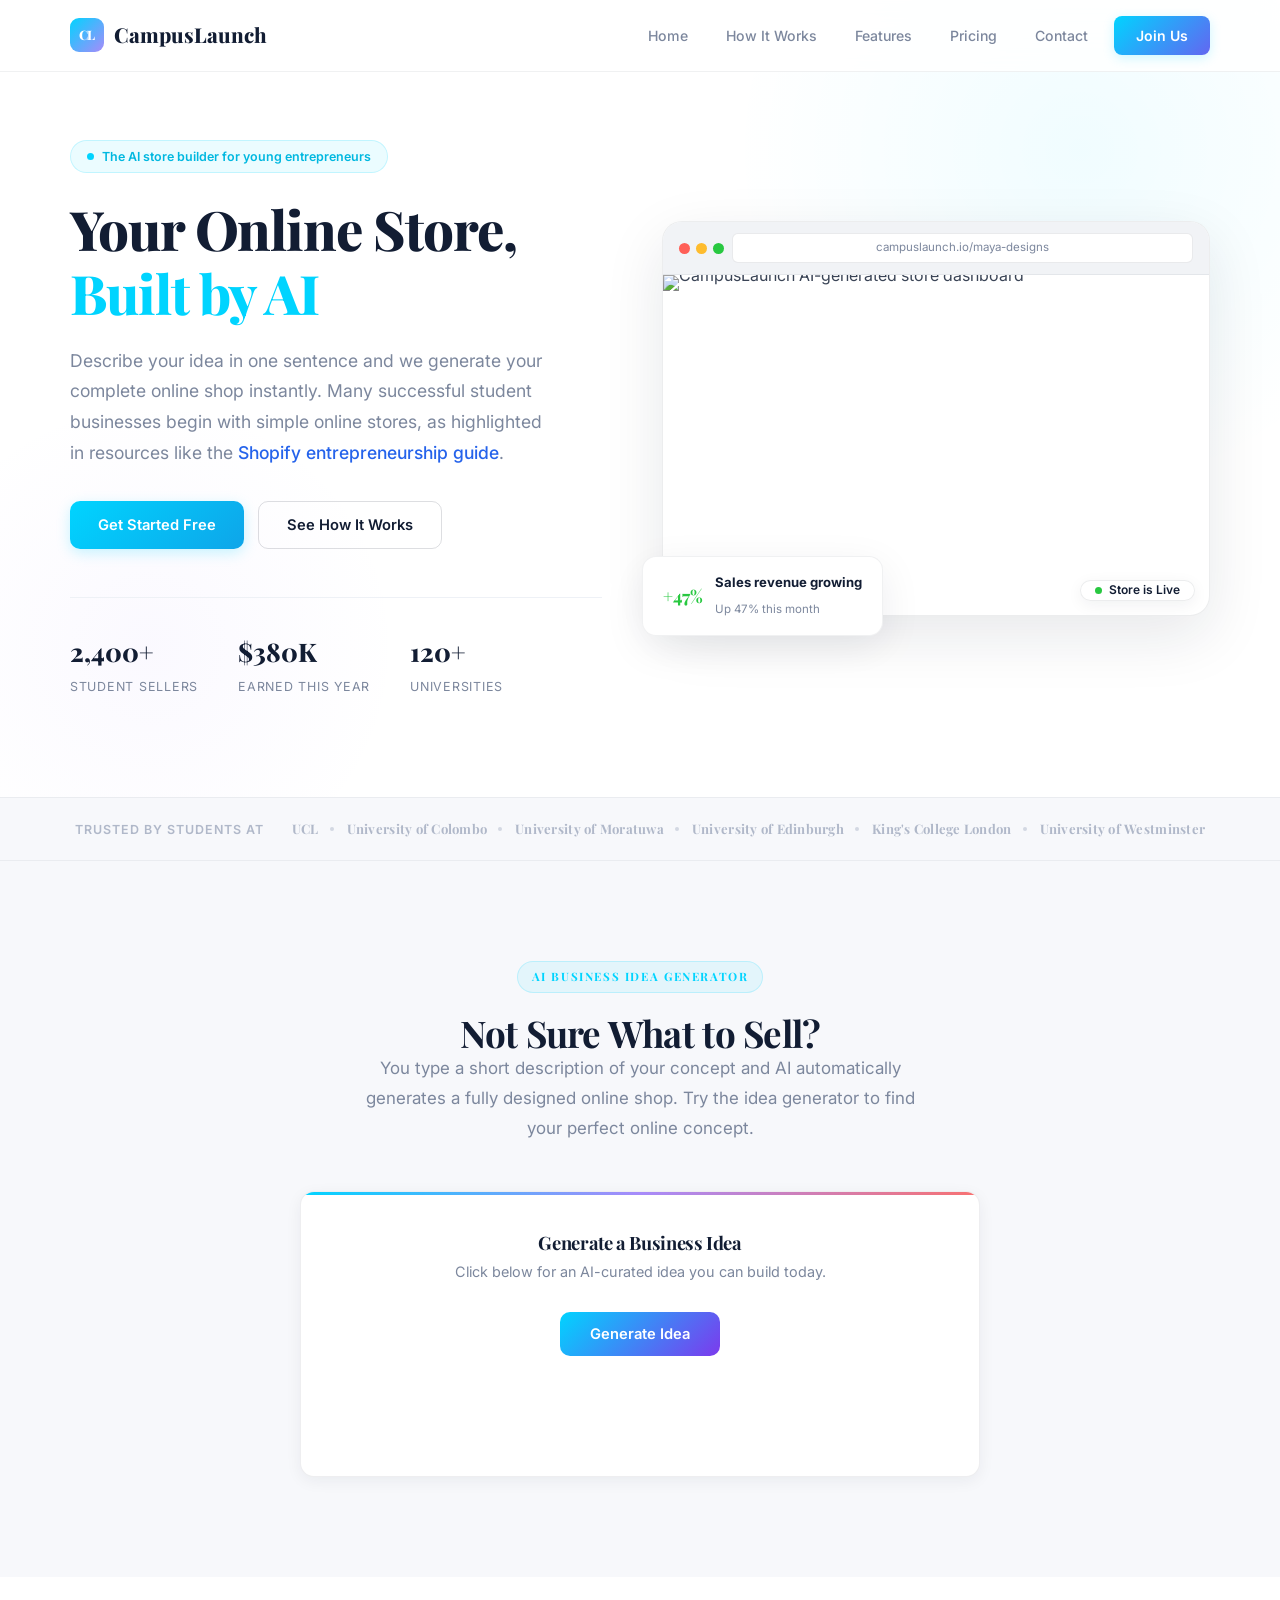
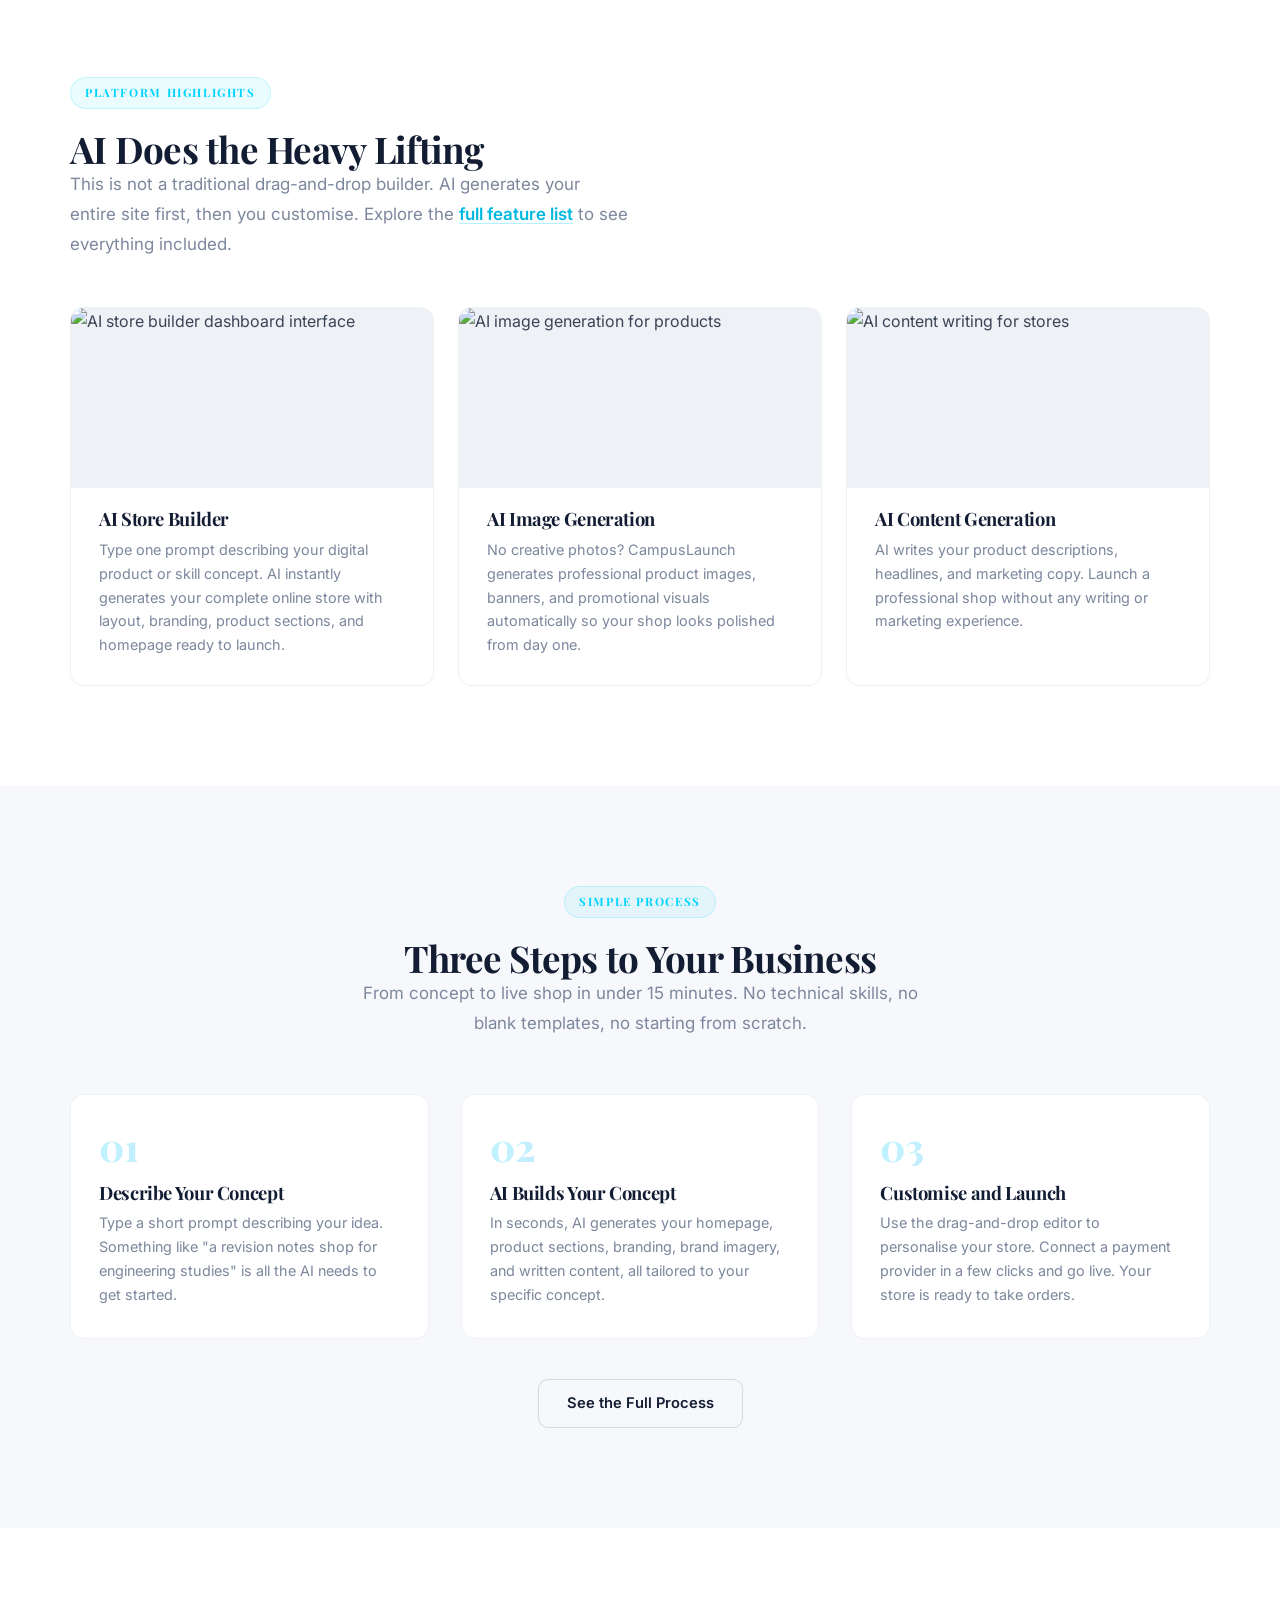
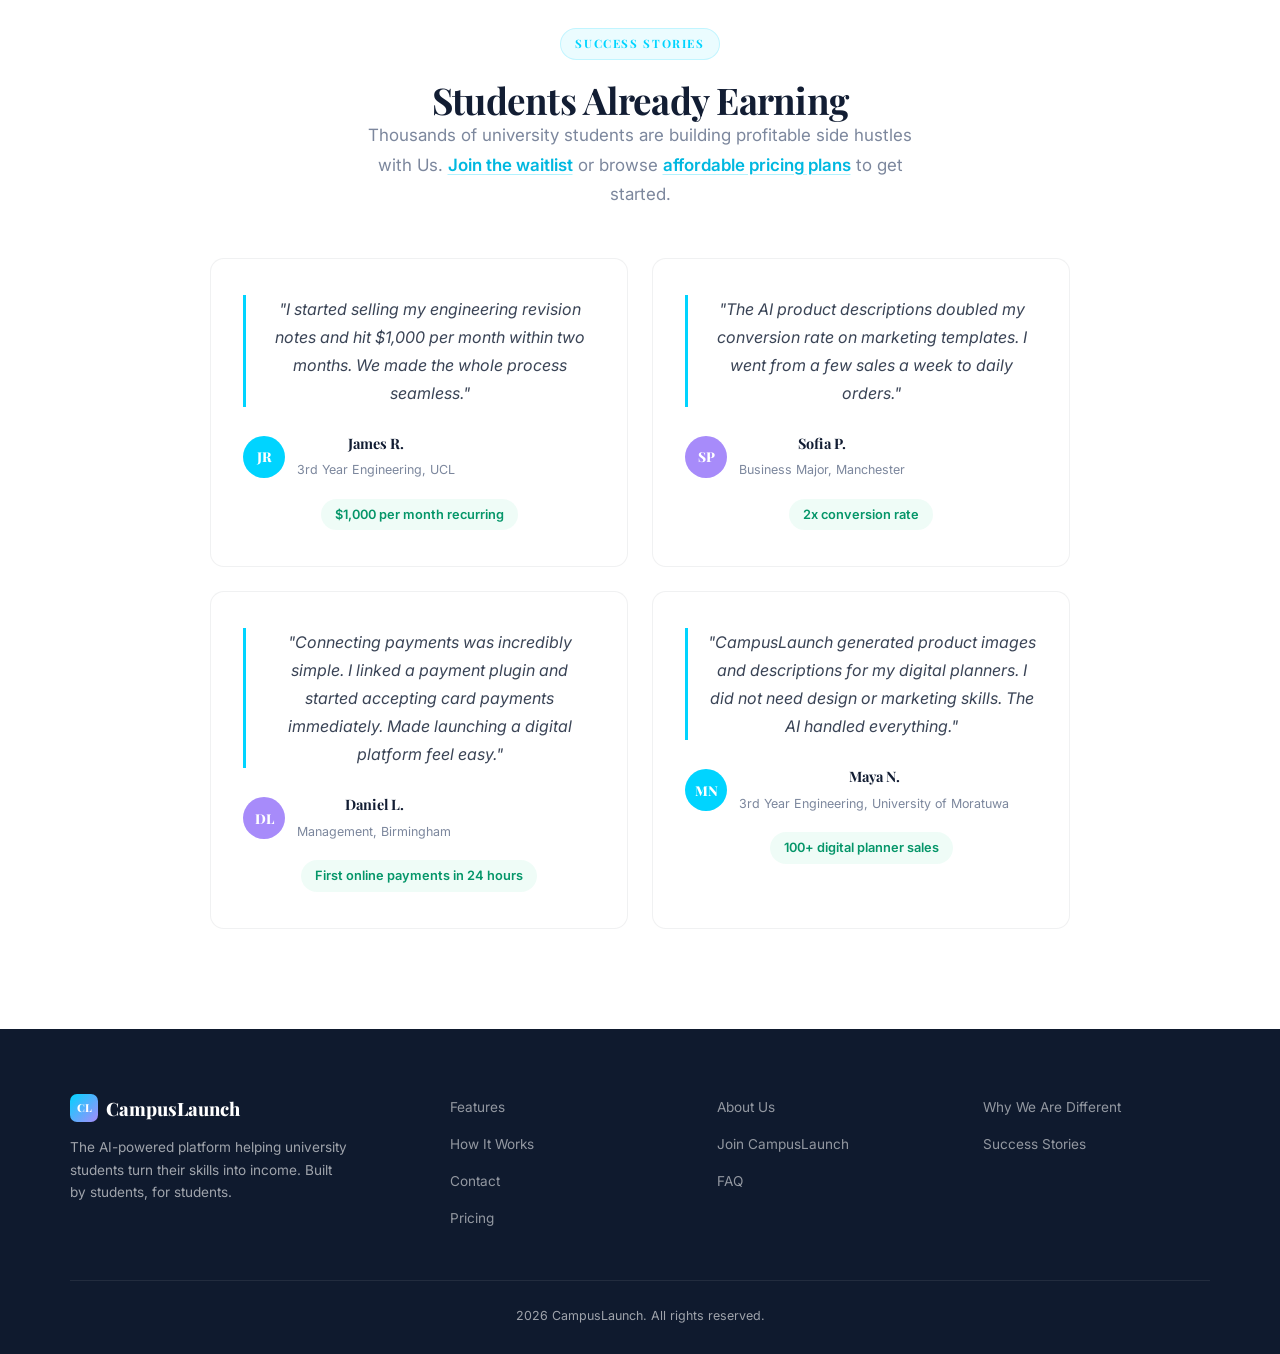
==== commit a811cadf: "KDA" ====
--- a/CampusLaunch/index.html
+++ b/CampusLaunch/index.html
@@ -213,7 +213,7 @@
             <img src="https://images.unsplash.com/photo-1558655146-364adaf1fcc9?w=600&q=80" alt="AI image generation for products" loading="lazy">
           </div>
           <h3>AI Image Generation</h3>
-          <p>No product photos? CampusLaunch generates professional product images, banners, and promotional visuals automatically so your shop looks polished from day one.</p>
+          <p>No creative photos? CampusLaunch generates professional product images, banners, and promotional visuals automatically so your shop looks polished from day one.</p>
         </div>
         <div class="feature-card">
           <div class="fc-image-wrap">
@@ -297,7 +297,7 @@
           <div class="story-result">2x conversion rate</div>
         </div>
         <div class="story-card">
-          <div class="story-quote">"Connecting payments was incredibly simple. I linked a payment plugin and started accepting card payments immediately. Made launching a online platform feel easy."</div>
+          <div class="story-quote">"Connecting payments was incredibly simple. I linked a payment plugin and started accepting card payments immediately. Made launching a digital platform feel easy."</div>
           <div class="story-meta">
             <div class="story-avatar av-purple">DL</div>
             <div class="story-info">
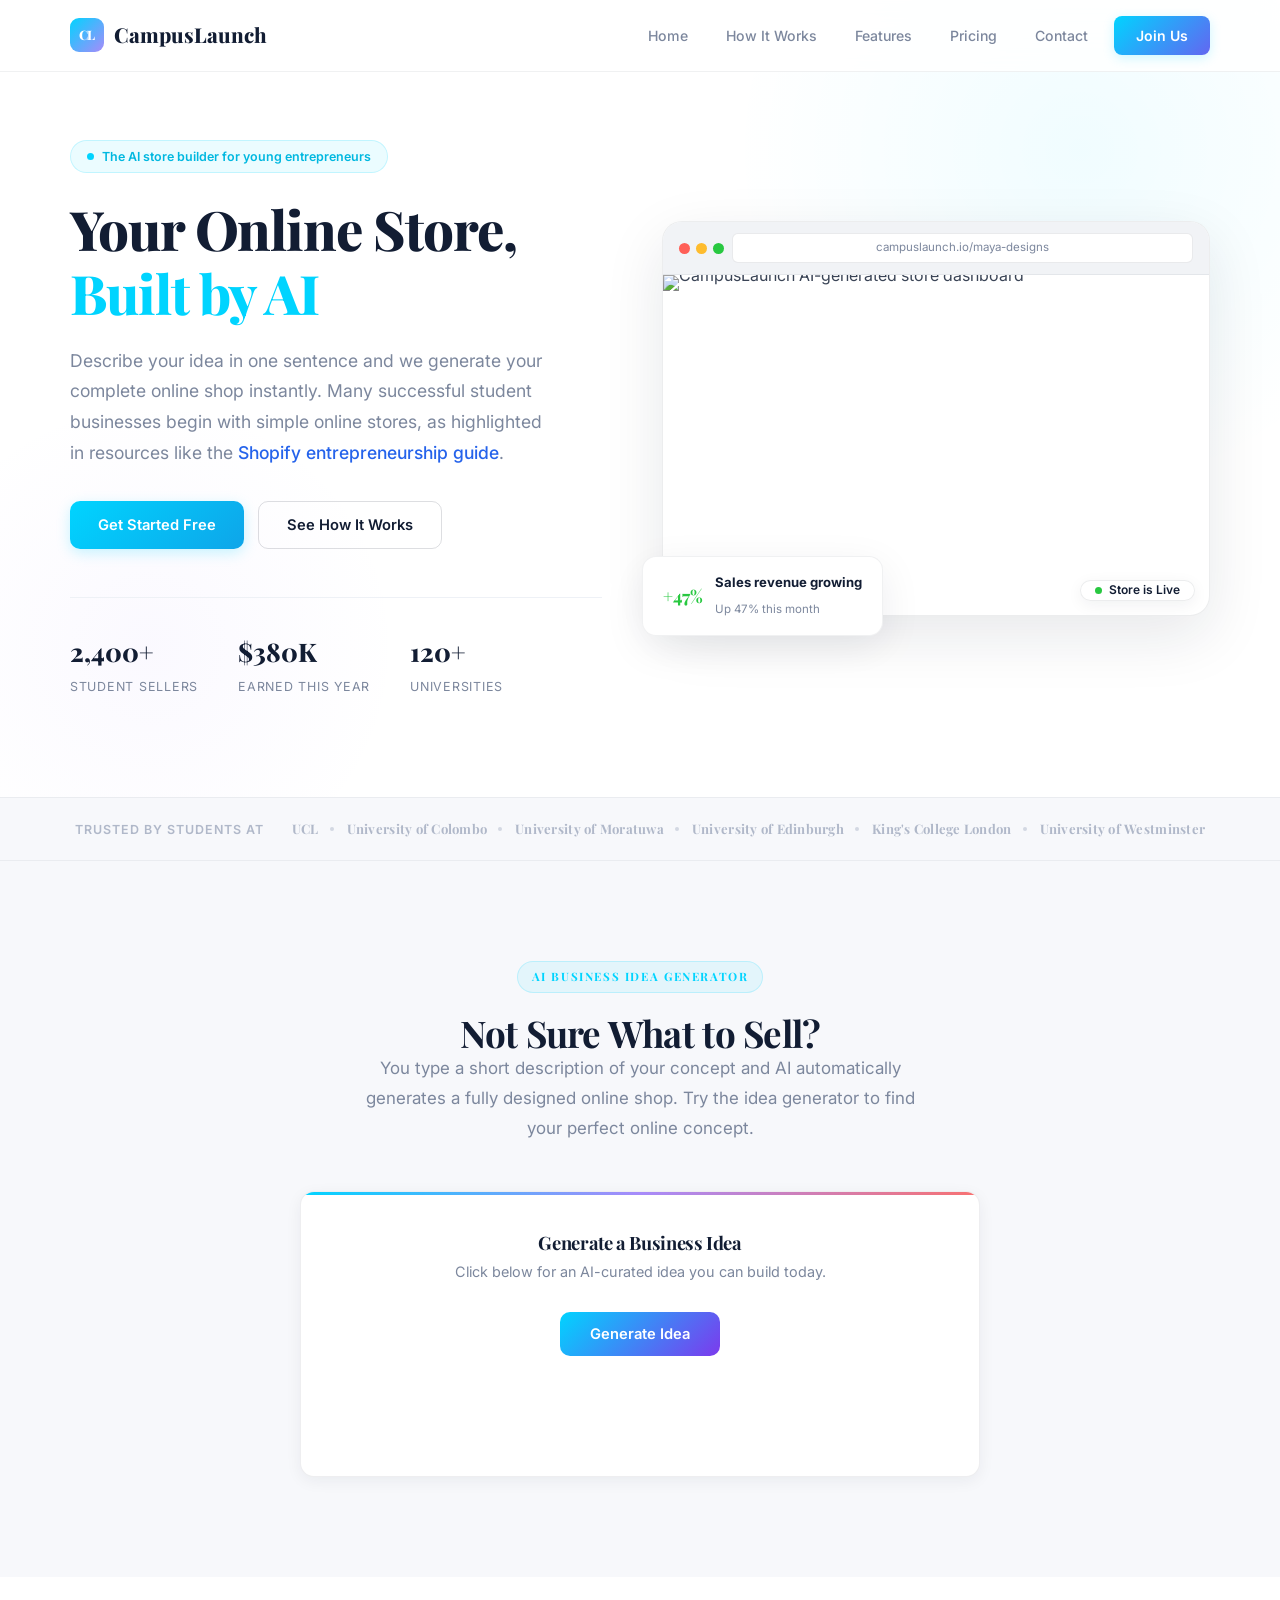
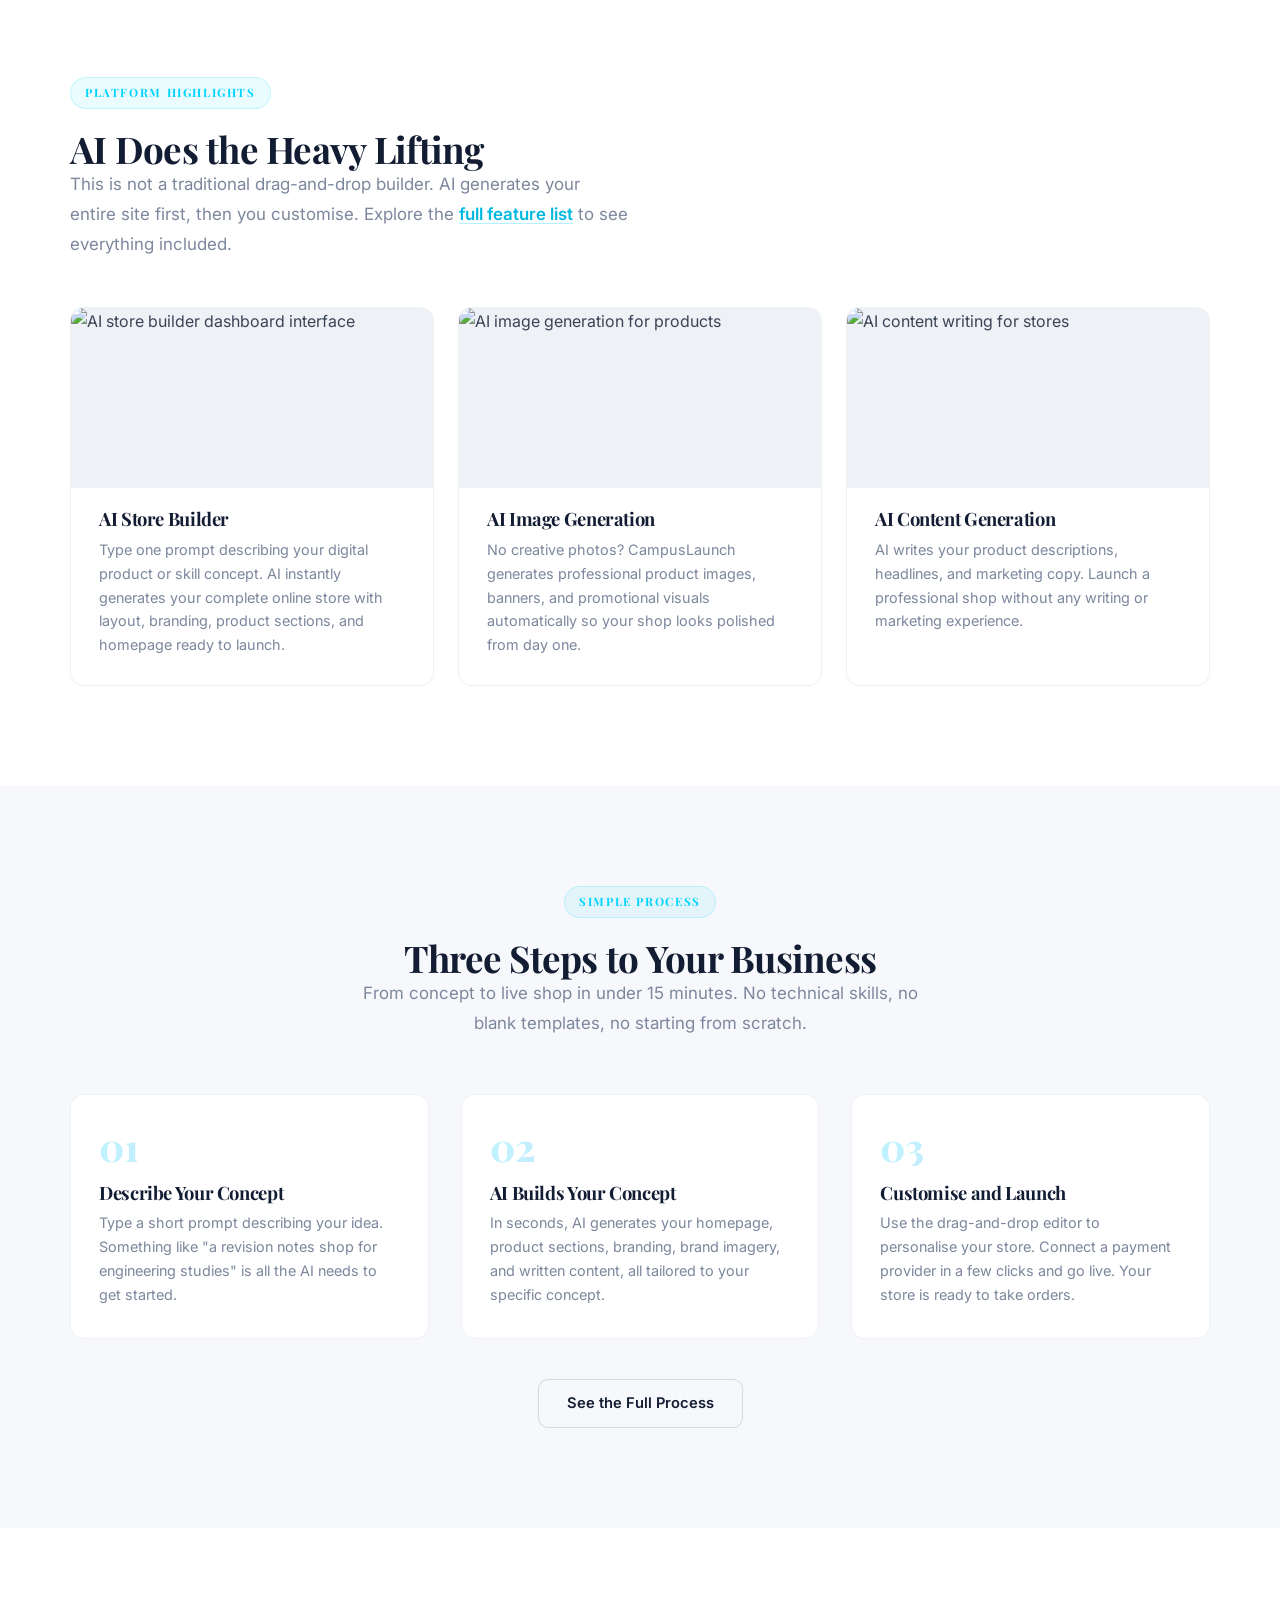
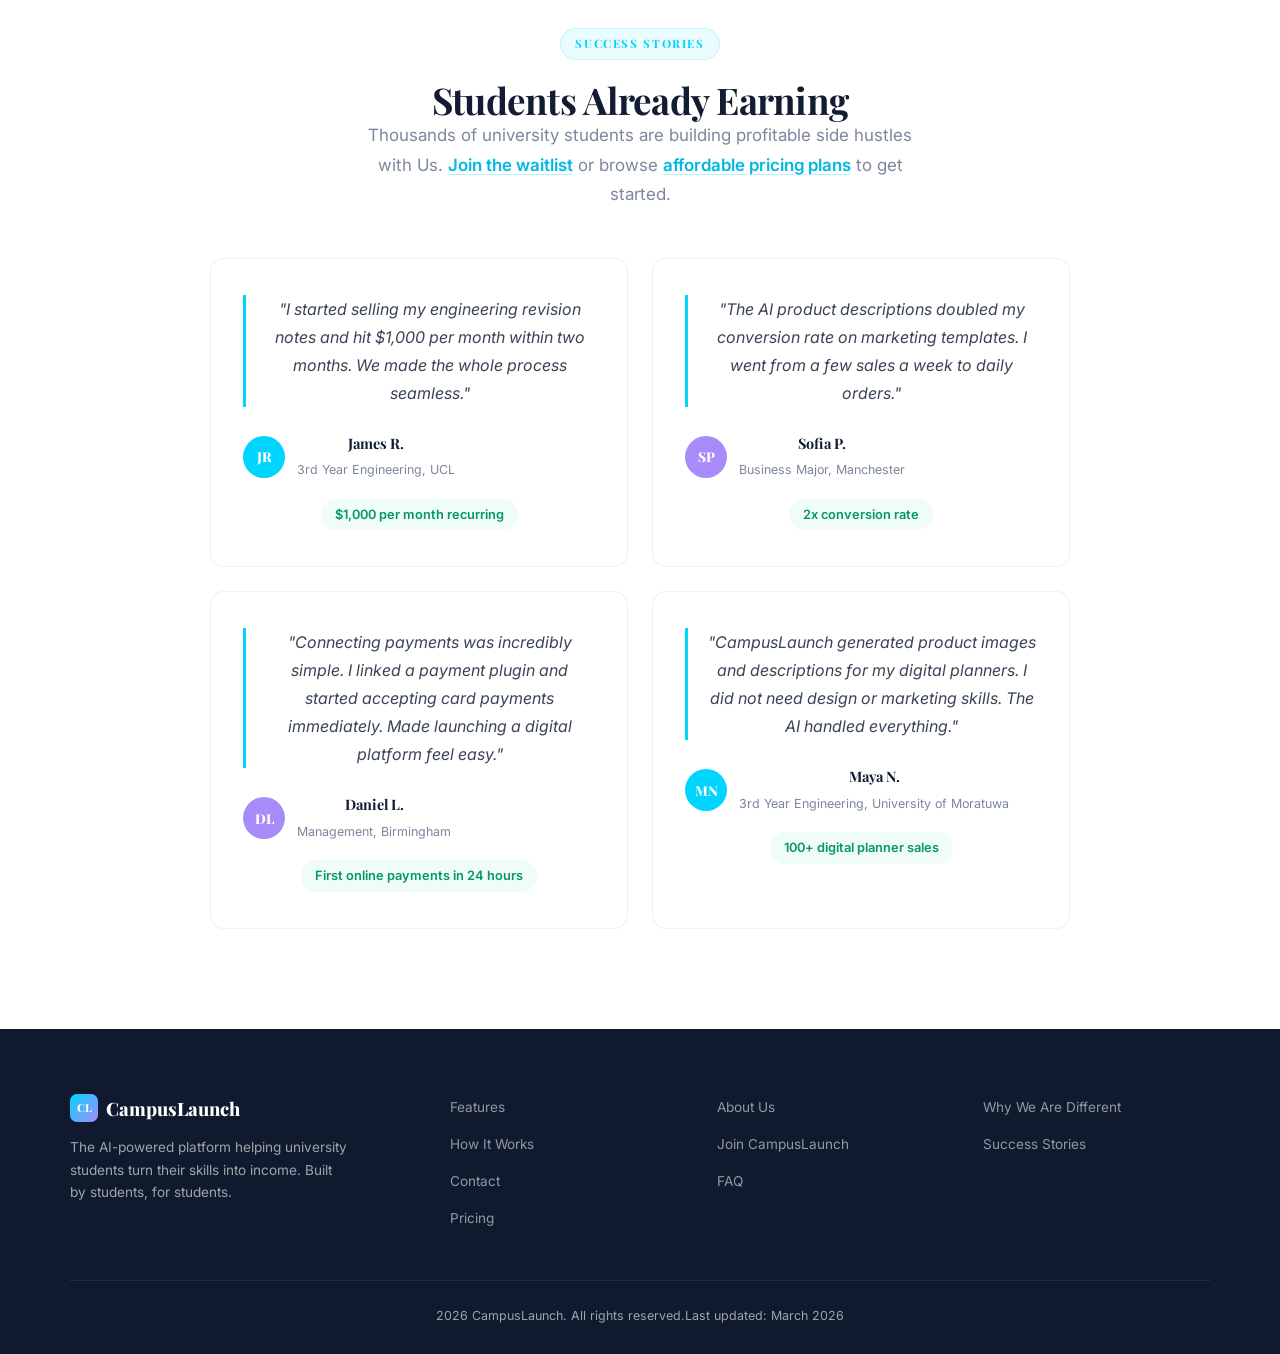
==== commit 95941845: "Last updated date" ====
--- a/CampusLaunch/index.html
+++ b/CampusLaunch/index.html
@@ -353,7 +353,8 @@
         </div>
       </div>
       <div class="footer-bottom">
-        <span>2026 CampusLaunch. All rights reserved.</span>
+        <span>2026 CampusLaunch. All rights reserved. </span>
+        <span class="last-updated"> Last updated: March 2026 </span>
       </div>
     </div>
   </footer>
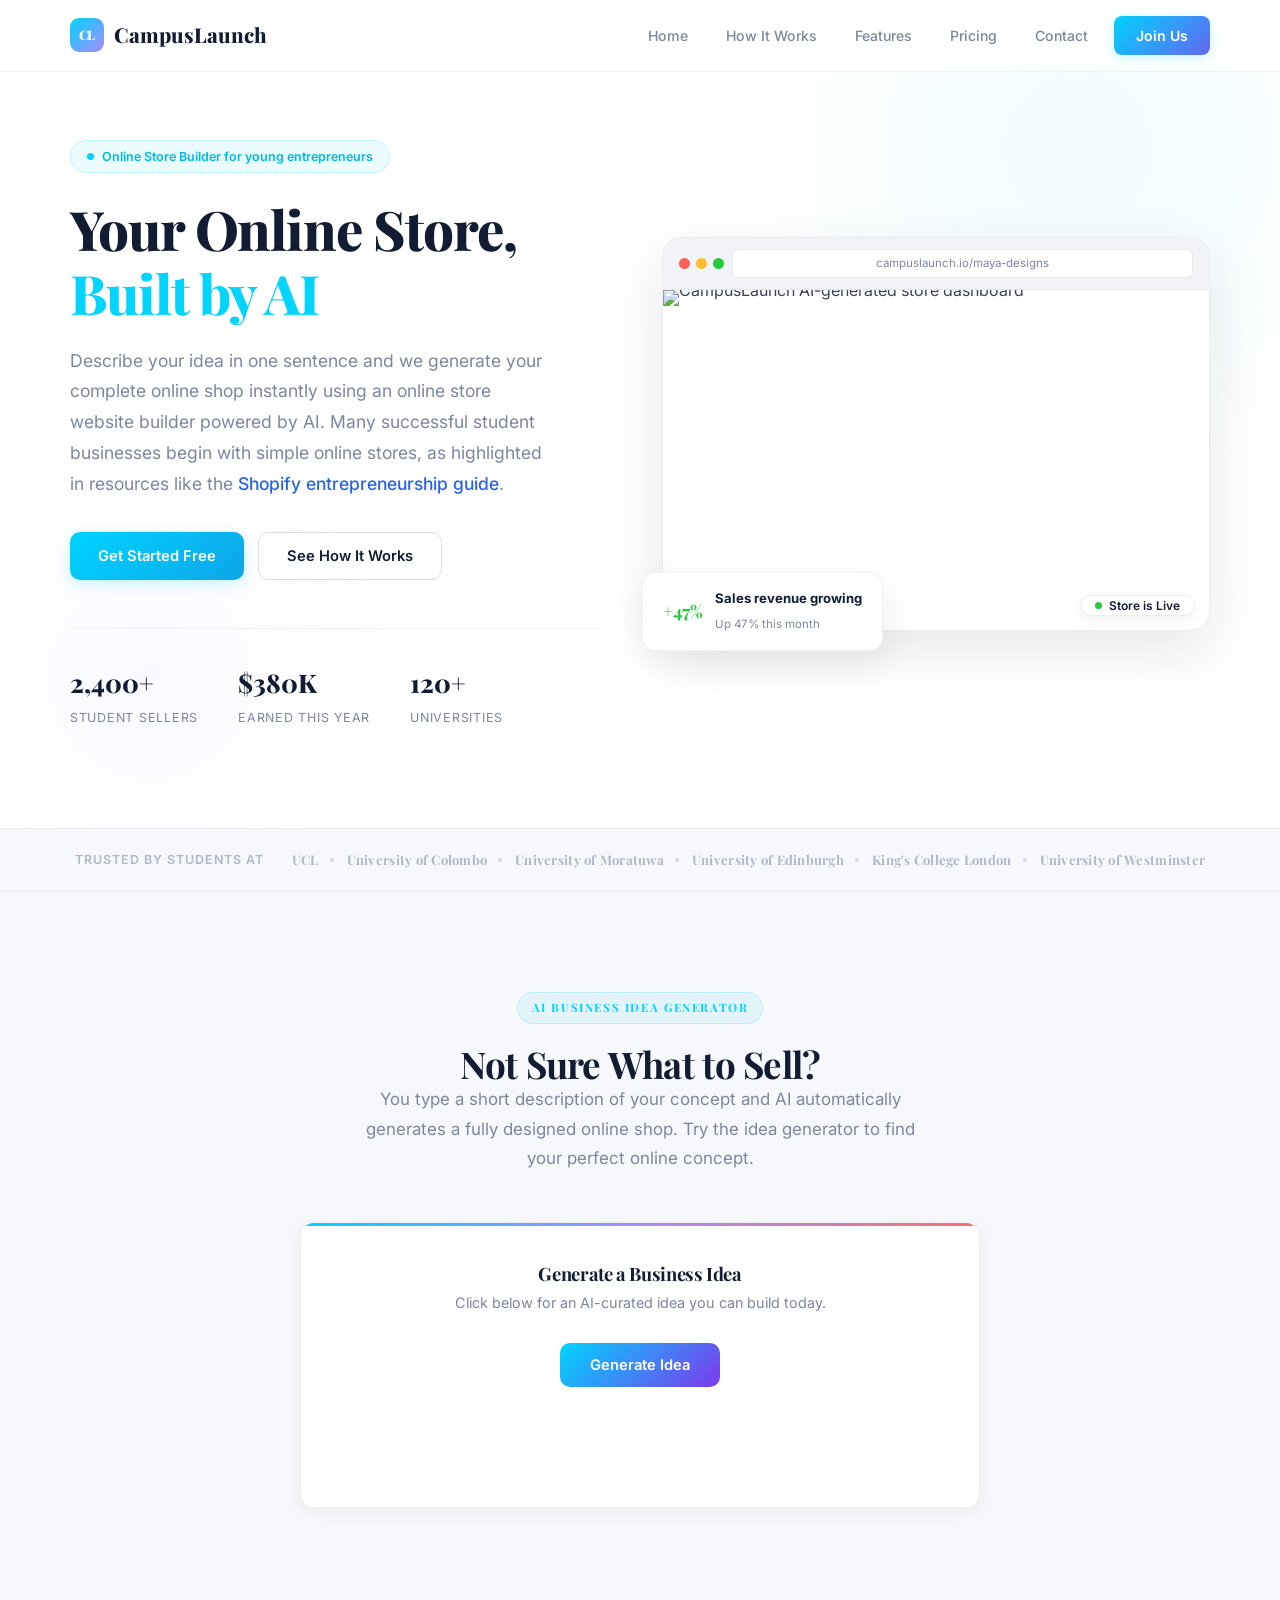
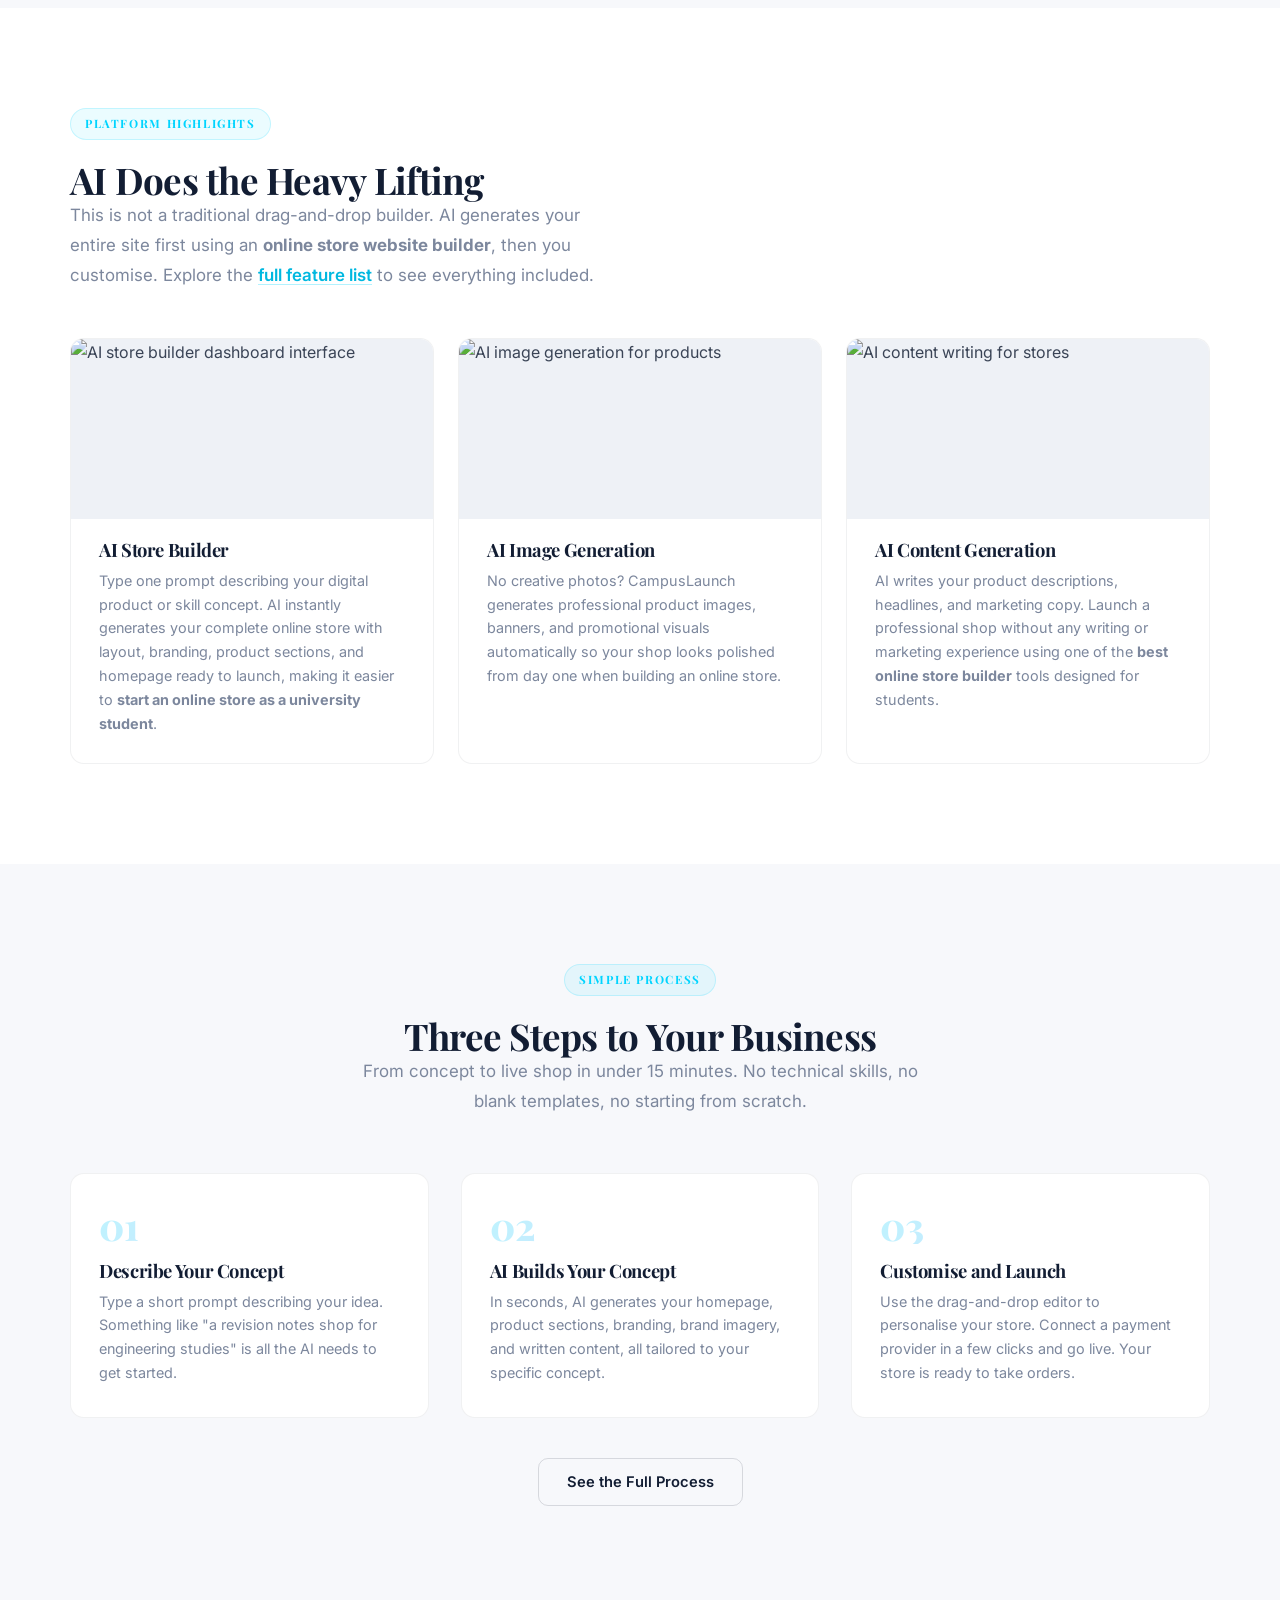
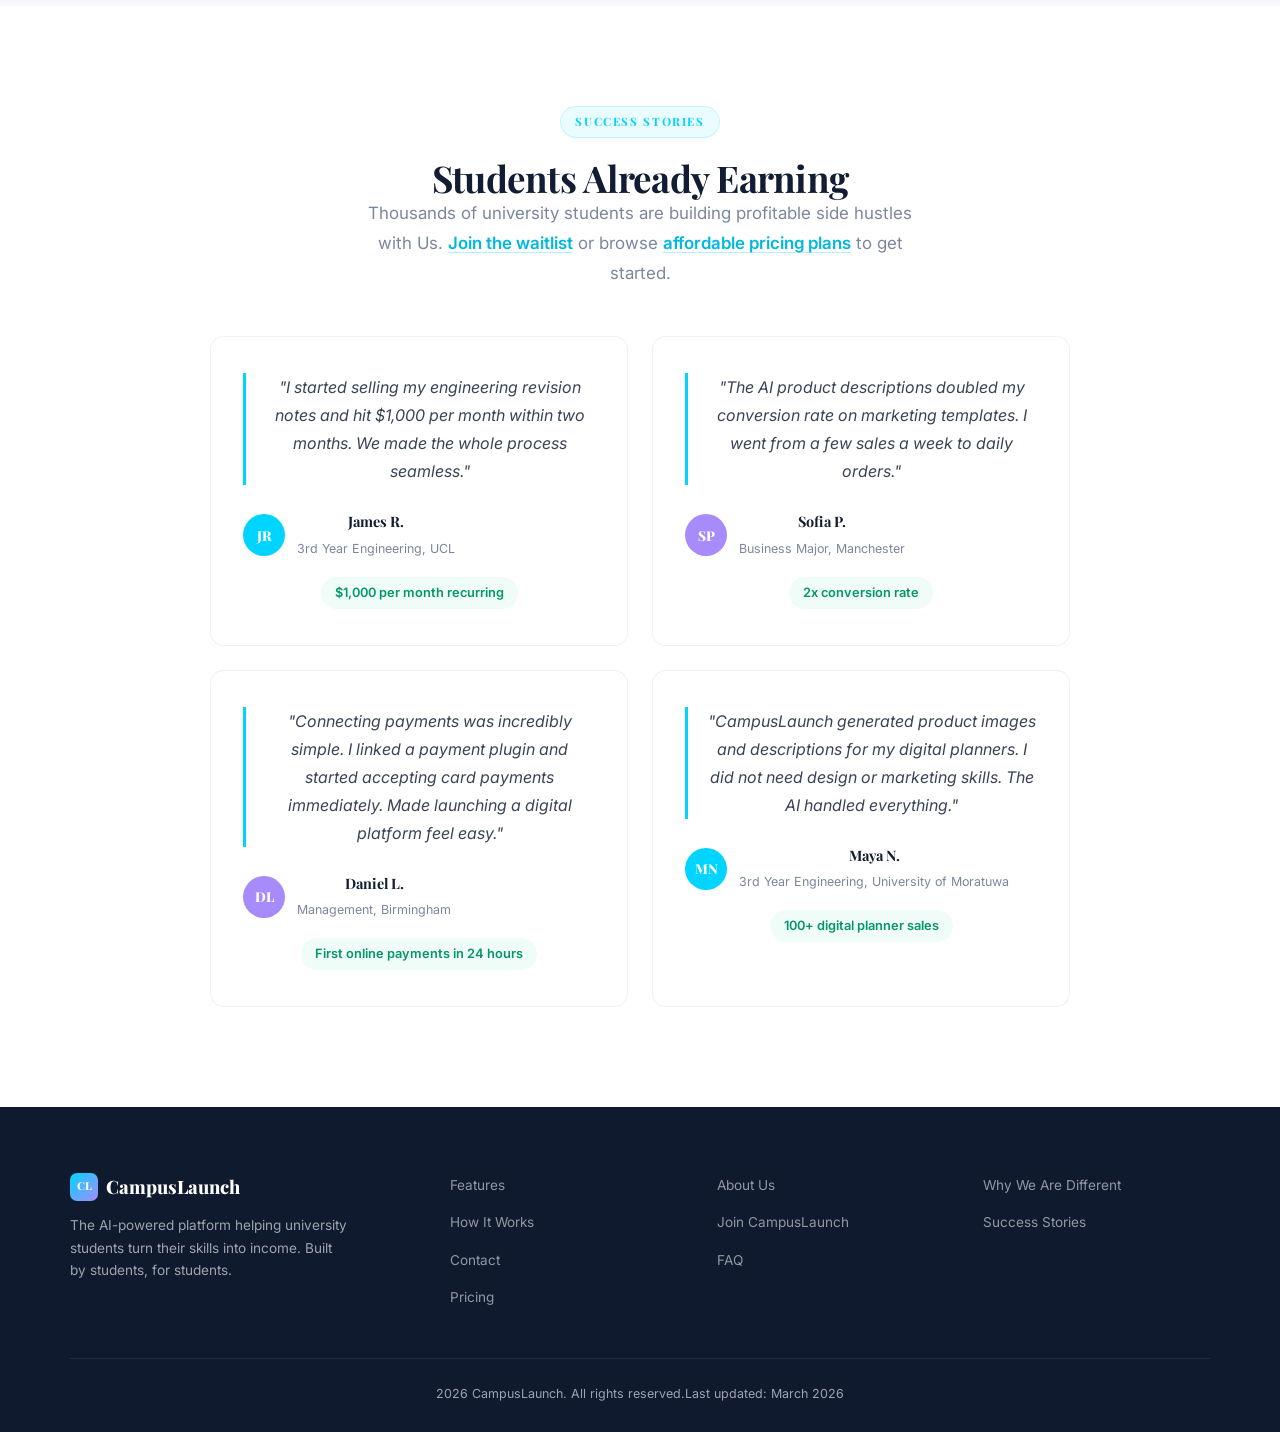
==== commit 6d2dc776: "SEO updates" ====
--- a/CampusLaunch/index.html
+++ b/CampusLaunch/index.html
@@ -87,12 +87,12 @@
 
         <div class="hero-content">
           <div class="hero-badge">
-            <span class="pulse-dot"></span> The AI store builder for young entrepreneurs 
+            <span class="pulse-dot"></span> Online Store Builder for young entrepreneurs
           </div>
           <h1>Your Online Store,<br><span class="accent">Built by AI</span></h1>
 <p class="hero-text">
-Describe your idea in one sentence and we generate your complete online shop instantly. 
-Many successful student businesses begin with simple online stores, as highlighted in resources like the 
+Describe your idea in one sentence and we generate your complete online shop instantly using an online store website builder powered by AI.
+Many successful student businesses begin with simple online stores, as highlighted in resources like the
 <a href="https://www.shopify.com/blog/start-online-business" target="_blank" rel="noopener" class="backlink">Shopify entrepreneurship guide</a>.
 </p>          <div class="hero-actions">
             <a href="/contact" class="btn btn-primary" onclick="gtag('event', 'cta_click', {
@@ -198,7 +198,7 @@
       <div class="reveal">
         <div class="section-label">Platform Highlights</div>
         <h2>AI Does the Heavy Lifting</h2>
-        <p class="section-desc">This is not a traditional drag-and-drop builder. AI generates your entire site first, then you customise. Explore the <a href="/features" class="inline-link">full feature list</a> to see everything included.</p>
+        <p class="section-desc">This is not a traditional drag-and-drop builder. AI generates your entire site first using an <strong>online store website builder</strong>, then you customise. Explore the <a href="/features" class="inline-link">full feature list</a> to see everything included.</p>
       </div>
       <div class="card-grid cols-3 stagger">
         <div class="feature-card">
@@ -206,21 +206,23 @@
             <img src="https://images.unsplash.com/photo-1547658719-da2b51169166?w=600&q=80" alt="AI store builder dashboard interface" loading="lazy">
           </div>
           <h3>AI Store Builder</h3>
-          <p>Type one prompt describing your digital product or skill concept. AI instantly generates your complete online store with layout, branding, product sections, and homepage ready to launch.</p>
-        </div>
+          <p>Type one prompt describing your digital product or skill concept. AI instantly generates your complete online store with layout, branding, product sections, and homepage ready to launch, making it easier to <strong>start an online store as a university student</strong>.</p>
+        </div>
+
         <div class="feature-card">
           <div class="fc-image-wrap">
             <img src="https://images.unsplash.com/photo-1558655146-364adaf1fcc9?w=600&q=80" alt="AI image generation for products" loading="lazy">
           </div>
           <h3>AI Image Generation</h3>
-          <p>No creative photos? CampusLaunch generates professional product images, banners, and promotional visuals automatically so your shop looks polished from day one.</p>
-        </div>
+          <p>No creative photos? CampusLaunch generates professional product images, banners, and promotional visuals automatically so your shop looks polished from day one when building an online store.</p>
+        </div>
+
         <div class="feature-card">
           <div class="fc-image-wrap">
             <img src="https://images.unsplash.com/photo-1499750310107-5fef28a66643?w=600&q=80" alt="AI content writing for stores" loading="lazy">
           </div>
           <h3>AI Content Generation</h3>
-          <p>AI writes your product descriptions, headlines, and marketing copy. Launch a professional shop without any writing or marketing experience.</p>
+          <p>AI writes your product descriptions, headlines, and marketing copy. Launch a professional shop without any writing or marketing experience using one of the <strong>best online store builder</strong> tools designed for students.</p>
         </div>
       </div>
     </div>
